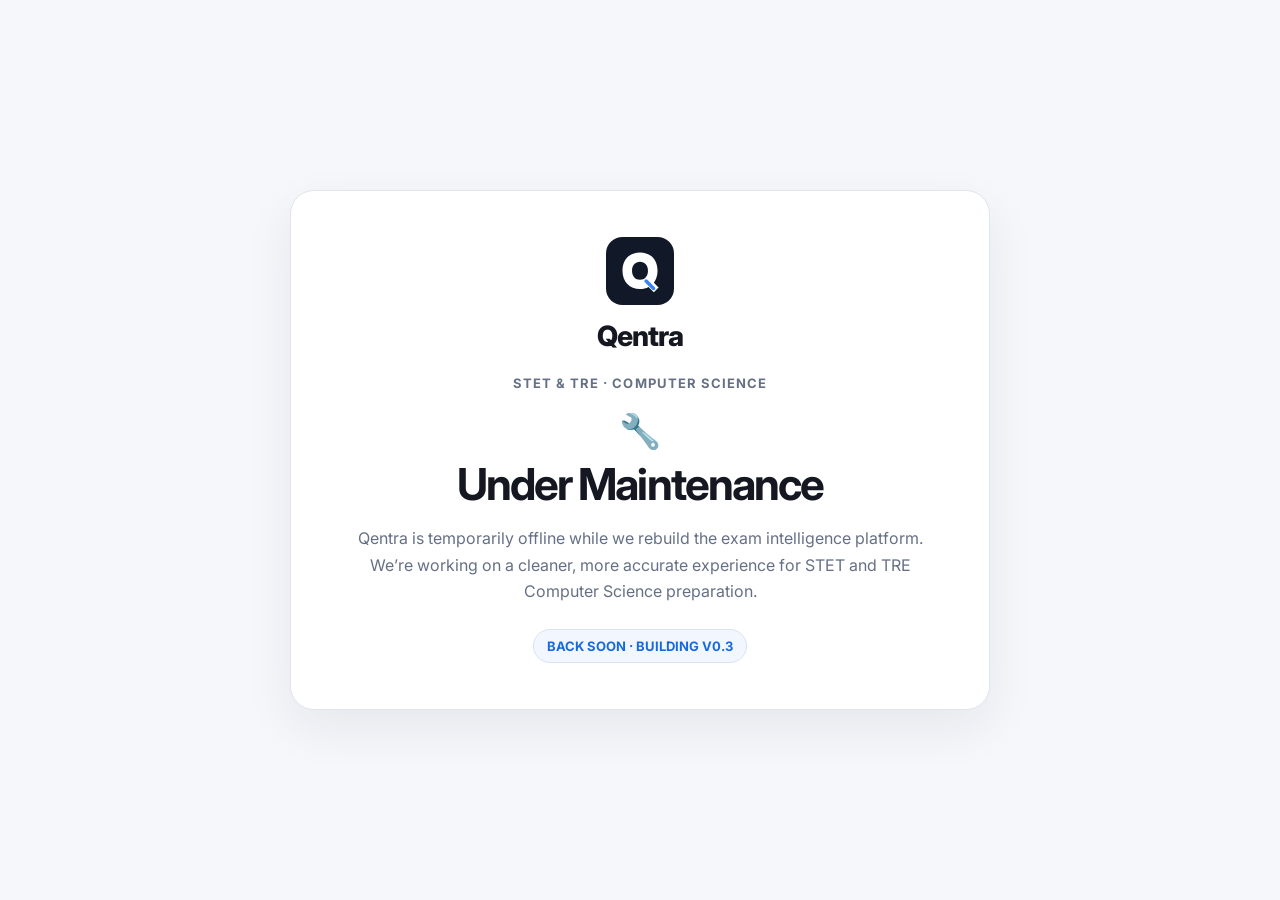
==== index.html @ 510d5916 "style: reduce maintenance page typography" ====
<!doctype html><html lang="en"><head><meta charset="UTF-8"><meta name="viewport" content="width=device-width,initial-scale=1.0"><title>Qentra — Under Maintenance</title><link rel="preconnect" href="https://fonts.googleapis.com"><link rel="preconnect" href="https://fonts.gstatic.com" crossorigin><link href="https://fonts.googleapis.com/css2?family=Inter:wght@400;500;600;700;800&display=swap" rel="stylesheet"><style>*{box-sizing:border-box}body{margin:0;min-height:100vh;display:grid;place-items:center;padding:20px;background:#f6f7fb;color:#151821;font-family:Inter,sans-serif;font-size:16px}.card{width:min(700px,100%);text-align:center;background:#fff;border:1px solid #e1e5ec;border-radius:24px;padding:46px 30px;box-shadow:0 18px 50px rgba(15,23,42,.07)}.logo{width:68px;height:68px;display:block;margin:0 auto 14px}.brand{font-size:28px;font-weight:800;letter-spacing:-.04em;margin-bottom:22px}.eyebrow{font-size:13px;font-weight:700;letter-spacing:.08em;color:#667085}.icon{font-size:34px;margin:19px 0 6px}h1{font-size:clamp(30px,5vw,44px);letter-spacing:-.045em;margin:0 0 14px}p{font-size:16px;margin:0 auto;color:#667085;line-height:1.65;max-width:570px}.status{display:inline-block;margin-top:24px;padding:8px 13px;border:1px solid #dbe3ef;border-radius:999px;color:#1769e0;font-weight:700;font-size:13px;background:#f2f7ff}@media(max-width:600px){.card{padding:38px 20px}.brand{font-size:25px}.eyebrow{font-size:11px}h1{font-size:32px}p{font-size:15px}}@media(prefers-color-scheme:dark){body{background:#0e1117;color:#f3f5f7}.card{background:#151a22;border-color:#252d38;box-shadow:none}.eyebrow,p{color:#a5afbd}.status{background:#17243a;border-color:#2c4e7d;color:#75aefc}}</style></head><body><main class="card"><img class="logo" src="logo.svg" alt="Qentra logo"><div class="brand">Qentra</div><div class="eyebrow">STET & TRE · COMPUTER SCIENCE</div><div class="icon">🔧</div><h1>Under Maintenance</h1><p>Qentra is temporarily offline while we rebuild the exam intelligence platform. We’re working on a cleaner, more accurate experience for STET and TRE Computer Science preparation.</p><div class="status">BACK SOON · BUILDING V0.3</div></main></body></html>
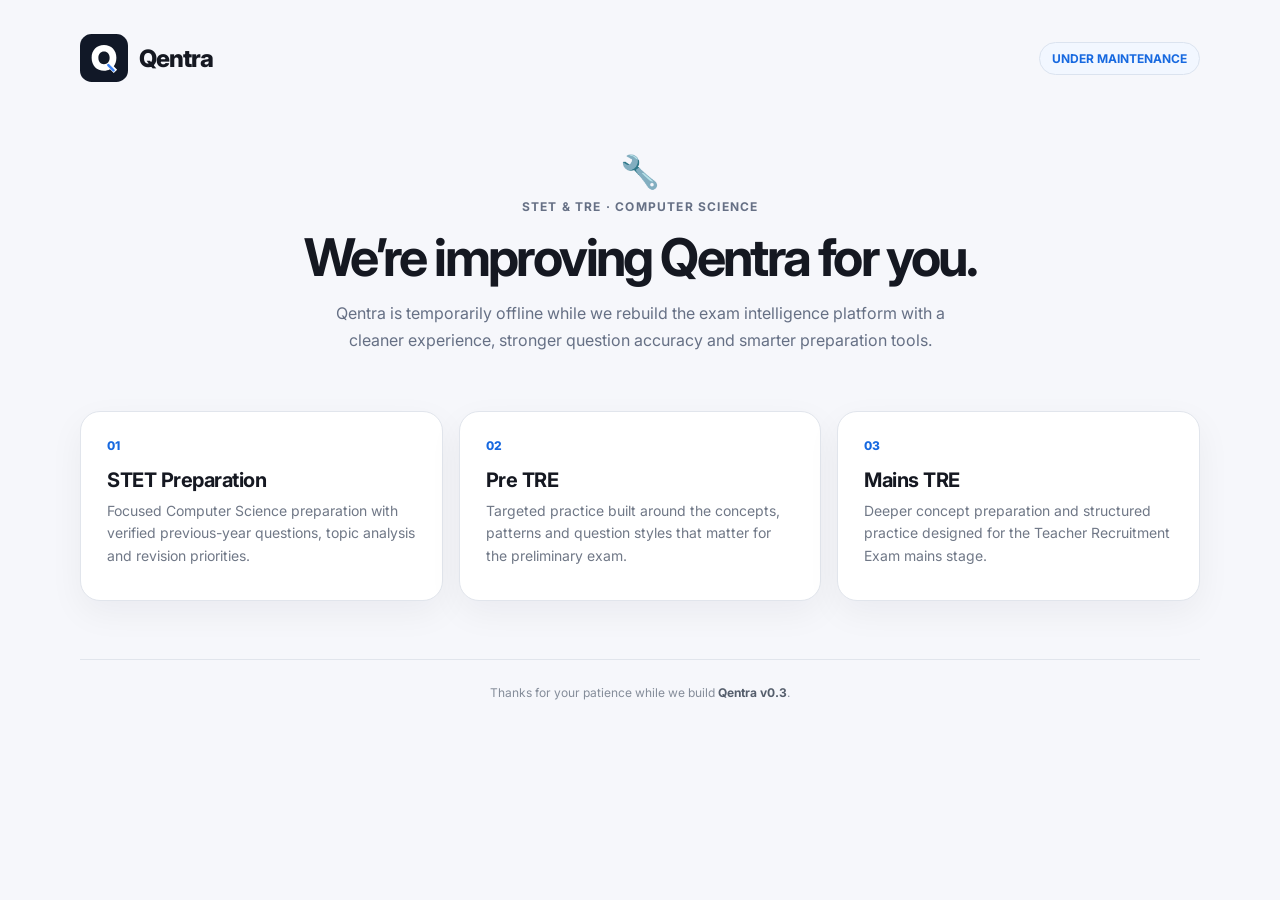
==== commit 3e2353e5: "feat(home): add STET, Pre TRE and Mains TRE sections" ====
--- a/index.html
+++ b/index.html
@@ -1 +1 @@
-<!doctype html><html lang="en"><head><meta charset="UTF-8"><meta name="viewport" content="width=device-width,initial-scale=1.0"><title>Qentra — Under Maintenance</title><link rel="preconnect" href="https://fonts.googleapis.com"><link rel="preconnect" href="https://fonts.gstatic.com" crossorigin><link href="https://fonts.googleapis.com/css2?family=Inter:wght@400;500;600;700;800&display=swap" rel="stylesheet"><style>*{box-sizing:border-box}body{margin:0;min-height:100vh;display:grid;place-items:center;padding:20px;background:#f6f7fb;color:#151821;font-family:Inter,sans-serif;font-size:16px}.card{width:min(700px,100%);text-align:center;background:#fff;border:1px solid #e1e5ec;border-radius:24px;padding:46px 30px;box-shadow:0 18px 50px rgba(15,23,42,.07)}.logo{width:68px;height:68px;display:block;margin:0 auto 14px}.brand{font-size:28px;font-weight:800;letter-spacing:-.04em;margin-bottom:22px}.eyebrow{font-size:13px;font-weight:700;letter-spacing:.08em;color:#667085}.icon{font-size:34px;margin:19px 0 6px}h1{font-size:clamp(30px,5vw,44px);letter-spacing:-.045em;margin:0 0 14px}p{font-size:16px;margin:0 auto;color:#667085;line-height:1.65;max-width:570px}.status{display:inline-block;margin-top:24px;padding:8px 13px;border:1px solid #dbe3ef;border-radius:999px;color:#1769e0;font-weight:700;font-size:13px;background:#f2f7ff}@media(max-width:600px){.card{padding:38px 20px}.brand{font-size:25px}.eyebrow{font-size:11px}h1{font-size:32px}p{font-size:15px}}@media(prefers-color-scheme:dark){body{background:#0e1117;color:#f3f5f7}.card{background:#151a22;border-color:#252d38;box-shadow:none}.eyebrow,p{color:#a5afbd}.status{background:#17243a;border-color:#2c4e7d;color:#75aefc}}</style></head><body><main class="card"><img class="logo" src="logo.svg" alt="Qentra logo"><div class="brand">Qentra</div><div class="eyebrow">STET & TRE · COMPUTER SCIENCE</div><div class="icon">🔧</div><h1>Under Maintenance</h1><p>Qentra is temporarily offline while we rebuild the exam intelligence platform. We’re working on a cleaner, more accurate experience for STET and TRE Computer Science preparation.</p><div class="status">BACK SOON · BUILDING V0.3</div></main></body></html>+<!doctype html><html lang="en"><head><meta charset="UTF-8"><meta name="viewport" content="width=device-width,initial-scale=1.0"><title>Qentra — Under Maintenance</title><link rel="preconnect" href="https://fonts.googleapis.com"><link rel="preconnect" href="https://fonts.gstatic.com" crossorigin><link href="https://fonts.googleapis.com/css2?family=Inter:wght@400;500;600;700;800&display=swap" rel="stylesheet"><style>*{box-sizing:border-box}body{margin:0;min-height:100vh;background:#f6f7fb;color:#151821;font-family:Inter,sans-serif;font-size:16px}.wrap{width:min(1120px,calc(100% - 40px));margin:0 auto;padding:34px 0 56px}.nav{display:flex;align-items:center;justify-content:space-between;margin-bottom:70px}.logo{width:48px;height:48px}.brand{font-size:24px;font-weight:800;letter-spacing:-.04em;display:flex;align-items:center;gap:11px}.status{font-size:12px;font-weight:700;color:#1769e0;background:#f2f7ff;border:1px solid #dbe3ef;border-radius:999px;padding:8px 12px}.hero{text-align:center;padding-bottom:58px}.eyebrow{font-size:12px;font-weight:700;letter-spacing:.1em;color:#667085}.hero h1{font-size:clamp(34px,5vw,52px);line-height:1.08;letter-spacing:-.05em;margin:16px 0 14px}.hero p{font-size:16px;line-height:1.65;color:#667085;max-width:610px;margin:0 auto}.maintenance{font-size:32px;margin:0 0 8px}.cards{display:grid;grid-template-columns:repeat(3,1fr);gap:16px}.card{background:#fff;border:1px solid #e1e5ec;border-radius:20px;padding:26px;min-height:190px;box-shadow:0 12px 35px rgba(15,23,42,.05)}.card .num{font-size:12px;font-weight:800;color:#1769e0}.card h2{font-size:20px;margin:15px 0 8px;letter-spacing:-.025em}.card p{font-size:14px;line-height:1.6;color:#707887;margin:0}.footer{text-align:center;margin-top:58px;padding-top:25px;border-top:1px solid #e1e5ec;color:#858d9a;font-size:12px}.footer strong{color:#555e6c}@media(max-width:720px){.wrap{width:min(100% - 28px,560px);padding-top:22px}.nav{margin-bottom:50px}.brand{font-size:21px}.logo{width:42px;height:42px}.cards{grid-template-columns:1fr}.card{min-height:auto}.hero{padding-bottom:42px}}@media(prefers-color-scheme:dark){body{background:#0e1117;color:#f3f5f7}.status{background:#17243a;border-color:#2c4e7d;color:#75aefc}.card{background:#151a22;border-color:#252d38;box-shadow:none}.hero p,.card p,.footer{color:#a5afbd}.footer{border-color:#252d38}.footer strong{color:#d0d6df}.eyebrow{color:#a5afbd}}</style></head><body><main class="wrap"><nav class="nav"><div class="brand"><img class="logo" src="logo.svg" alt="Qentra logo">Qentra</div><div class="status">UNDER MAINTENANCE</div></nav><section class="hero"><div class="maintenance">🔧</div><div class="eyebrow">STET & TRE · COMPUTER SCIENCE</div><h1>We’re improving Qentra for you.</h1><p>Qentra is temporarily offline while we rebuild the exam intelligence platform with a cleaner experience, stronger question accuracy and smarter preparation tools.</p></section><section class="cards"><article class="card"><div class="num">01</div><h2>STET Preparation</h2><p>Focused Computer Science preparation with verified previous-year questions, topic analysis and revision priorities.</p></article><article class="card"><div class="num">02</div><h2>Pre TRE</h2><p>Targeted practice built around the concepts, patterns and question styles that matter for the preliminary exam.</p></article><article class="card"><div class="num">03</div><h2>Mains TRE</h2><p>Deeper concept preparation and structured practice designed for the Teacher Recruitment Exam mains stage.</p></article></section><footer class="footer">Thanks for your patience while we build <strong>Qentra v0.3</strong>.</footer></main></body></html>
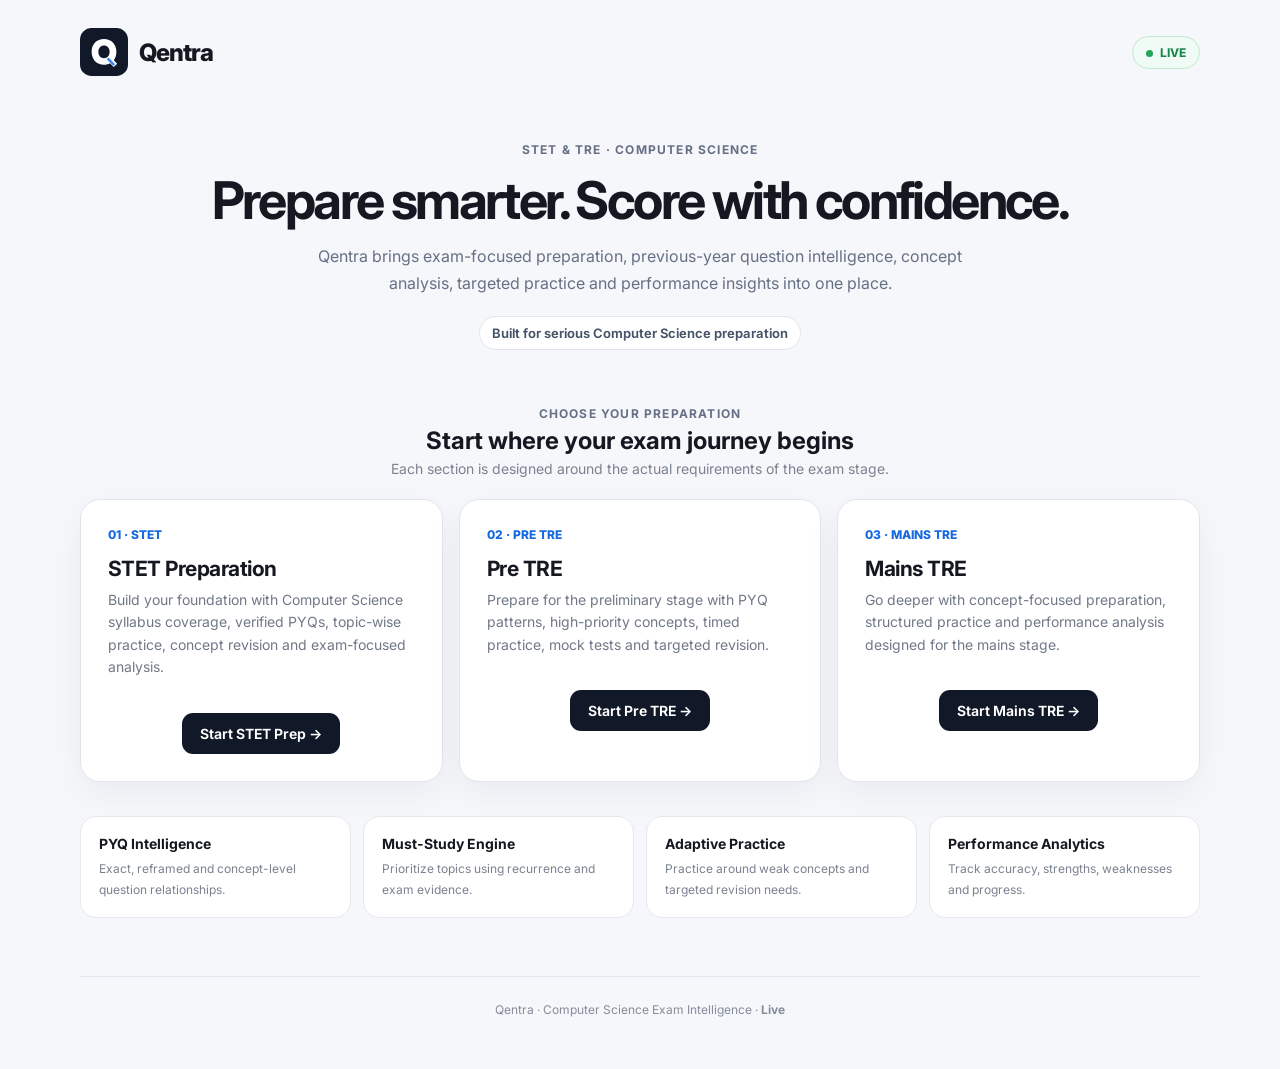
==== commit 0f3771b3: "feat(home): launch live Qentra preparation landing page" ====
--- a/index.html
+++ b/index.html
@@ -1 +1 @@
-<!doctype html><html lang="en"><head><meta charset="UTF-8"><meta name="viewport" content="width=device-width,initial-scale=1.0"><title>Qentra — Under Maintenance</title><link rel="preconnect" href="https://fonts.googleapis.com"><link rel="preconnect" href="https://fonts.gstatic.com" crossorigin><link href="https://fonts.googleapis.com/css2?family=Inter:wght@400;500;600;700;800&display=swap" rel="stylesheet"><style>*{box-sizing:border-box}body{margin:0;min-height:100vh;background:#f6f7fb;color:#151821;font-family:Inter,sans-serif;font-size:16px}.wrap{width:min(1120px,calc(100% - 40px));margin:0 auto;padding:34px 0 56px}.nav{display:flex;align-items:center;justify-content:space-between;margin-bottom:70px}.logo{width:48px;height:48px}.brand{font-size:24px;font-weight:800;letter-spacing:-.04em;display:flex;align-items:center;gap:11px}.status{font-size:12px;font-weight:700;color:#1769e0;background:#f2f7ff;border:1px solid #dbe3ef;border-radius:999px;padding:8px 12px}.hero{text-align:center;padding-bottom:58px}.eyebrow{font-size:12px;font-weight:700;letter-spacing:.1em;color:#667085}.hero h1{font-size:clamp(34px,5vw,52px);line-height:1.08;letter-spacing:-.05em;margin:16px 0 14px}.hero p{font-size:16px;line-height:1.65;color:#667085;max-width:610px;margin:0 auto}.maintenance{font-size:32px;margin:0 0 8px}.cards{display:grid;grid-template-columns:repeat(3,1fr);gap:16px}.card{background:#fff;border:1px solid #e1e5ec;border-radius:20px;padding:26px;min-height:190px;box-shadow:0 12px 35px rgba(15,23,42,.05)}.card .num{font-size:12px;font-weight:800;color:#1769e0}.card h2{font-size:20px;margin:15px 0 8px;letter-spacing:-.025em}.card p{font-size:14px;line-height:1.6;color:#707887;margin:0}.footer{text-align:center;margin-top:58px;padding-top:25px;border-top:1px solid #e1e5ec;color:#858d9a;font-size:12px}.footer strong{color:#555e6c}@media(max-width:720px){.wrap{width:min(100% - 28px,560px);padding-top:22px}.nav{margin-bottom:50px}.brand{font-size:21px}.logo{width:42px;height:42px}.cards{grid-template-columns:1fr}.card{min-height:auto}.hero{padding-bottom:42px}}@media(prefers-color-scheme:dark){body{background:#0e1117;color:#f3f5f7}.status{background:#17243a;border-color:#2c4e7d;color:#75aefc}.card{background:#151a22;border-color:#252d38;box-shadow:none}.hero p,.card p,.footer{color:#a5afbd}.footer{border-color:#252d38}.footer strong{color:#d0d6df}.eyebrow{color:#a5afbd}}</style></head><body><main class="wrap"><nav class="nav"><div class="brand"><img class="logo" src="logo.svg" alt="Qentra logo">Qentra</div><div class="status">UNDER MAINTENANCE</div></nav><section class="hero"><div class="maintenance">🔧</div><div class="eyebrow">STET & TRE · COMPUTER SCIENCE</div><h1>We’re improving Qentra for you.</h1><p>Qentra is temporarily offline while we rebuild the exam intelligence platform with a cleaner experience, stronger question accuracy and smarter preparation tools.</p></section><section class="cards"><article class="card"><div class="num">01</div><h2>STET Preparation</h2><p>Focused Computer Science preparation with verified previous-year questions, topic analysis and revision priorities.</p></article><article class="card"><div class="num">02</div><h2>Pre TRE</h2><p>Targeted practice built around the concepts, patterns and question styles that matter for the preliminary exam.</p></article><article class="card"><div class="num">03</div><h2>Mains TRE</h2><p>Deeper concept preparation and structured practice designed for the Teacher Recruitment Exam mains stage.</p></article></section><footer class="footer">Thanks for your patience while we build <strong>Qentra v0.3</strong>.</footer></main></body></html>+<!doctype html><html lang="en"><head><meta charset="UTF-8"><meta name="viewport" content="width=device-width,initial-scale=1.0"><title>Qentra — Exam Intelligence</title><link rel="preconnect" href="https://fonts.googleapis.com"><link rel="preconnect" href="https://fonts.gstatic.com" crossorigin><link href="https://fonts.googleapis.com/css2?family=Inter:wght@400;500;600;700;800&display=swap" rel="stylesheet"><style>*{box-sizing:border-box}body{margin:0;background:#f6f7fb;color:#151821;font-family:Inter,sans-serif;font-size:16px}.wrap{width:min(1120px,calc(100% - 40px));margin:auto;padding:28px 0 52px}.nav{display:flex;align-items:center;justify-content:space-between;margin-bottom:66px}.brand{font-size:24px;font-weight:800;letter-spacing:-.04em;display:flex;align-items:center;gap:11px}.logo{width:48px;height:48px}.status{font-size:12px;font-weight:750;color:#18864b;background:#effbf4;border:1px solid #bde8cf;border-radius:999px;padding:8px 13px}.status:before{content:'';display:inline-block;width:7px;height:7px;border-radius:50%;background:#22a65a;margin-right:7px}.hero{text-align:center;padding-bottom:56px}.eyebrow{font-size:12px;font-weight:700;letter-spacing:.1em;color:#667085}.hero h1{font-size:clamp(34px,5vw,52px);line-height:1.08;letter-spacing:-.05em;margin:16px 0 14px}.hero p{font-size:16px;line-height:1.65;color:#667085;max-width:650px;margin:auto}.hero .tag{display:inline-block;margin-top:20px;font-size:13px;font-weight:650;color:#475467;background:#fff;border:1px solid #e1e5ec;padding:8px 12px;border-radius:999px}.section-title{text-align:center;margin:0 0 22px}.section-title h2{font-size:24px;margin:5px 0}.section-title p{font-size:14px;color:#7a8290;margin:0}.cards{display:grid;grid-template-columns:repeat(3,1fr);gap:16px}.card{background:#fff;border:1px solid #e1e5ec;border-radius:20px;padding:27px;min-height:245px;box-shadow:0 12px 35px rgba(15,23,42,.05);display:flex;flex-direction:column}.card:hover{transform:translateY(-2px);box-shadow:0 16px 42px rgba(15,23,42,.09)}.card .num{font-size:12px;font-weight:800;color:#1769e0}.card h2{font-size:21px;margin:14px 0 8px;letter-spacing:-.025em}.card p{font-size:14px;line-height:1.6;color:#707887;margin:0}.features{display:grid;grid-template-columns:repeat(4,1fr);gap:12px;margin-top:34px}.feature{background:#fff;border:1px solid #e5e8ed;border-radius:16px;padding:18px}.feature strong{display:block;font-size:14px;margin-bottom:5px}.feature span{font-size:12px;color:#7a8290;line-height:1.5}.cta{margin-top:34px;text-align:center}.btn{display:inline-block;border:0;border-radius:11px;padding:12px 18px;background:#111827;color:#fff;font:650 14px Inter,sans-serif;text-decoration:none;cursor:pointer}.footer{text-align:center;margin-top:58px;padding-top:25px;border-top:1px solid #e1e5ec;color:#858d9a;font-size:12px}@media(max-width:850px){.cards{grid-template-columns:1fr}.features{grid-template-columns:repeat(2,1fr)}}@media(max-width:520px){.wrap{width:min(100% - 28px,560px)}.nav{margin-bottom:48px}.brand{font-size:21px}.logo{width:42px;height:42px}.status{font-size:10px}.features{grid-template-columns:1fr}.hero h1{font-size:34px}}@media(prefers-color-scheme:dark){body{background:#0e1117;color:#f3f5f7}.status{background:#13281d;border-color:#245e3d;color:#6fd49a}.card,.feature{background:#151a22;border-color:#252d38;box-shadow:none}.hero p,.card p,.section-title p,.feature span,.footer{color:#a5afbd}.hero .tag{background:#151a22;border-color:#252d38;color:#c7ced8}.footer{border-color:#252d38}.btn{background:#f5f7fa;color:#10131a}}</style></head><body><main class="wrap"><nav class="nav"><div class="brand"><img class="logo" src="logo.svg" alt="Qentra logo">Qentra</div><div class="status">LIVE</div></nav><section class="hero"><div class="eyebrow">STET & TRE · COMPUTER SCIENCE</div><h1>Prepare smarter. Score with confidence.</h1><p>Qentra brings exam-focused preparation, previous-year question intelligence, concept analysis, targeted practice and performance insights into one place.</p><span class="tag">Built for serious Computer Science preparation</span></section><section><div class="section-title"><div class="eyebrow">CHOOSE YOUR PREPARATION</div><h2>Start where your exam journey begins</h2><p>Each section is designed around the actual requirements of the exam stage.</p></div><div class="cards"><article class="card"><div class="num">01 · STET</div><h2>STET Preparation</h2><p>Build your foundation with Computer Science syllabus coverage, verified PYQs, topic-wise practice, concept revision and exam-focused analysis.</p><div class="cta"><a class="btn" href="#stet">Start STET Prep →</a></div></article><article class="card"><div class="num">02 · PRE TRE</div><h2>Pre TRE</h2><p>Prepare for the preliminary stage with PYQ patterns, high-priority concepts, timed practice, mock tests and targeted revision.</p><div class="cta"><a class="btn" href="#pre-tre">Start Pre TRE →</a></div></article><article class="card"><div class="num">03 · MAINS TRE</div><h2>Mains TRE</h2><p>Go deeper with concept-focused preparation, structured practice and performance analysis designed for the mains stage.</p><div class="cta"><a class="btn" href="#mains-tre">Start Mains TRE →</a></div></article></div></section><section class="features"><div class="feature"><strong>PYQ Intelligence</strong><span>Exact, reframed and concept-level question relationships.</span></div><div class="feature"><strong>Must-Study Engine</strong><span>Prioritize topics using recurrence and exam evidence.</span></div><div class="feature"><strong>Adaptive Practice</strong><span>Practice around weak concepts and targeted revision needs.</span></div><div class="feature"><strong>Performance Analytics</strong><span>Track accuracy, strengths, weaknesses and progress.</span></div></section><footer class="footer">Qentra · Computer Science Exam Intelligence · <strong>Live</strong></footer></main><script>document.querySelectorAll('.btn').forEach(b=>b.addEventListener('click',e=>{e.preventDefault();alert('This preparation workspace is being connected to the Qentra exam engine.')}));</script></body></html>
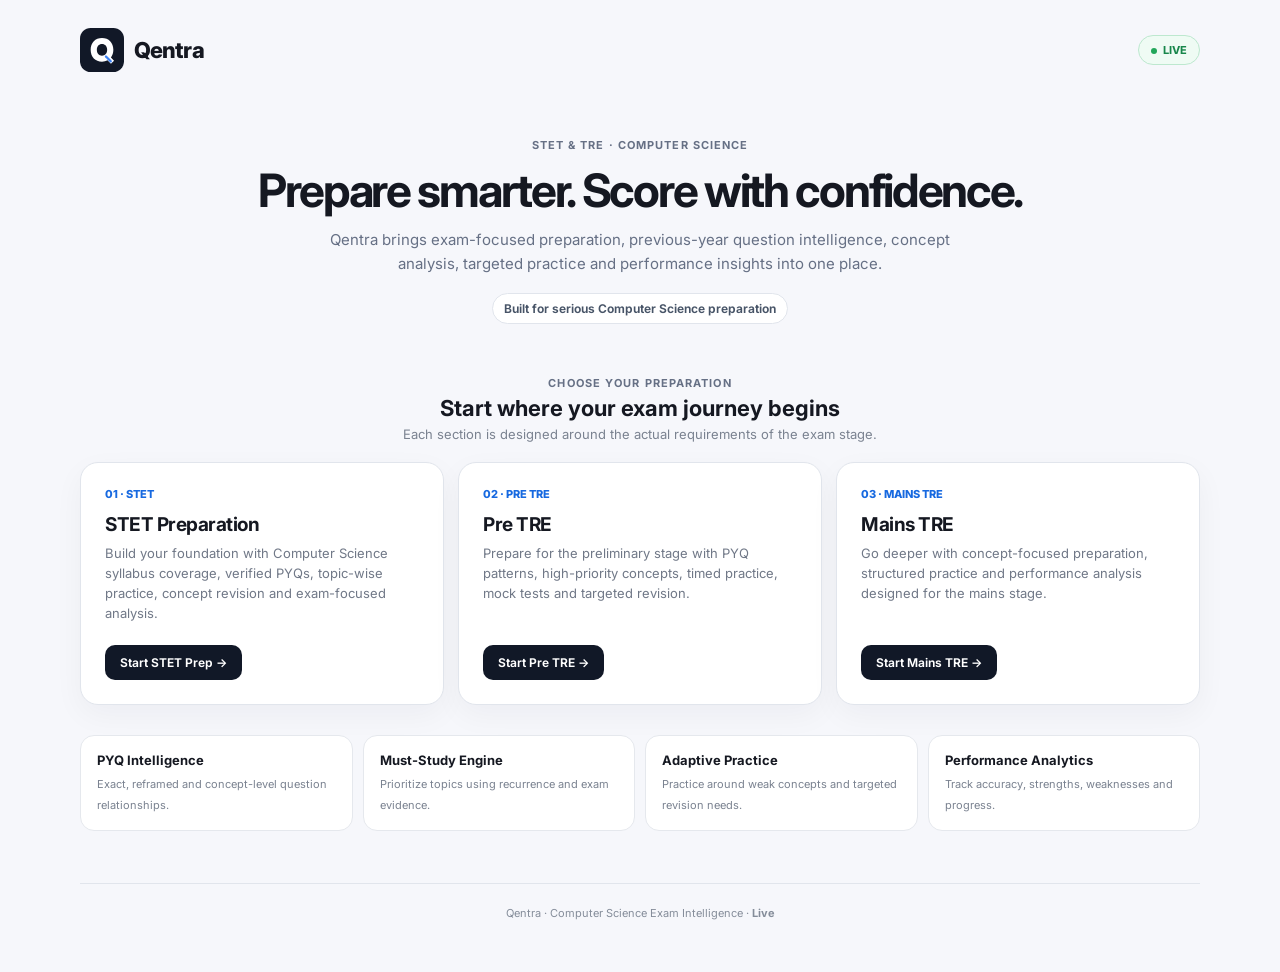
==== commit e3e5d45b: "fix(ui): reduce homepage typography and spacing" ====
--- a/index.html
+++ b/index.html
@@ -1 +1 @@
-<!doctype html><html lang="en"><head><meta charset="UTF-8"><meta name="viewport" content="width=device-width,initial-scale=1.0"><title>Qentra — Exam Intelligence</title><link rel="preconnect" href="https://fonts.googleapis.com"><link rel="preconnect" href="https://fonts.gstatic.com" crossorigin><link href="https://fonts.googleapis.com/css2?family=Inter:wght@400;500;600;700;800&display=swap" rel="stylesheet"><style>*{box-sizing:border-box}body{margin:0;background:#f6f7fb;color:#151821;font-family:Inter,sans-serif;font-size:16px}.wrap{width:min(1120px,calc(100% - 40px));margin:auto;padding:28px 0 52px}.nav{display:flex;align-items:center;justify-content:space-between;margin-bottom:66px}.brand{font-size:24px;font-weight:800;letter-spacing:-.04em;display:flex;align-items:center;gap:11px}.logo{width:48px;height:48px}.status{font-size:12px;font-weight:750;color:#18864b;background:#effbf4;border:1px solid #bde8cf;border-radius:999px;padding:8px 13px}.status:before{content:'';display:inline-block;width:7px;height:7px;border-radius:50%;background:#22a65a;margin-right:7px}.hero{text-align:center;padding-bottom:56px}.eyebrow{font-size:12px;font-weight:700;letter-spacing:.1em;color:#667085}.hero h1{font-size:clamp(34px,5vw,52px);line-height:1.08;letter-spacing:-.05em;margin:16px 0 14px}.hero p{font-size:16px;line-height:1.65;color:#667085;max-width:650px;margin:auto}.hero .tag{display:inline-block;margin-top:20px;font-size:13px;font-weight:650;color:#475467;background:#fff;border:1px solid #e1e5ec;padding:8px 12px;border-radius:999px}.section-title{text-align:center;margin:0 0 22px}.section-title h2{font-size:24px;margin:5px 0}.section-title p{font-size:14px;color:#7a8290;margin:0}.cards{display:grid;grid-template-columns:repeat(3,1fr);gap:16px}.card{background:#fff;border:1px solid #e1e5ec;border-radius:20px;padding:27px;min-height:245px;box-shadow:0 12px 35px rgba(15,23,42,.05);display:flex;flex-direction:column}.card:hover{transform:translateY(-2px);box-shadow:0 16px 42px rgba(15,23,42,.09)}.card .num{font-size:12px;font-weight:800;color:#1769e0}.card h2{font-size:21px;margin:14px 0 8px;letter-spacing:-.025em}.card p{font-size:14px;line-height:1.6;color:#707887;margin:0}.features{display:grid;grid-template-columns:repeat(4,1fr);gap:12px;margin-top:34px}.feature{background:#fff;border:1px solid #e5e8ed;border-radius:16px;padding:18px}.feature strong{display:block;font-size:14px;margin-bottom:5px}.feature span{font-size:12px;color:#7a8290;line-height:1.5}.cta{margin-top:34px;text-align:center}.btn{display:inline-block;border:0;border-radius:11px;padding:12px 18px;background:#111827;color:#fff;font:650 14px Inter,sans-serif;text-decoration:none;cursor:pointer}.footer{text-align:center;margin-top:58px;padding-top:25px;border-top:1px solid #e1e5ec;color:#858d9a;font-size:12px}@media(max-width:850px){.cards{grid-template-columns:1fr}.features{grid-template-columns:repeat(2,1fr)}}@media(max-width:520px){.wrap{width:min(100% - 28px,560px)}.nav{margin-bottom:48px}.brand{font-size:21px}.logo{width:42px;height:42px}.status{font-size:10px}.features{grid-template-columns:1fr}.hero h1{font-size:34px}}@media(prefers-color-scheme:dark){body{background:#0e1117;color:#f3f5f7}.status{background:#13281d;border-color:#245e3d;color:#6fd49a}.card,.feature{background:#151a22;border-color:#252d38;box-shadow:none}.hero p,.card p,.section-title p,.feature span,.footer{color:#a5afbd}.hero .tag{background:#151a22;border-color:#252d38;color:#c7ced8}.footer{border-color:#252d38}.btn{background:#f5f7fa;color:#10131a}}</style></head><body><main class="wrap"><nav class="nav"><div class="brand"><img class="logo" src="logo.svg" alt="Qentra logo">Qentra</div><div class="status">LIVE</div></nav><section class="hero"><div class="eyebrow">STET & TRE · COMPUTER SCIENCE</div><h1>Prepare smarter. Score with confidence.</h1><p>Qentra brings exam-focused preparation, previous-year question intelligence, concept analysis, targeted practice and performance insights into one place.</p><span class="tag">Built for serious Computer Science preparation</span></section><section><div class="section-title"><div class="eyebrow">CHOOSE YOUR PREPARATION</div><h2>Start where your exam journey begins</h2><p>Each section is designed around the actual requirements of the exam stage.</p></div><div class="cards"><article class="card"><div class="num">01 · STET</div><h2>STET Preparation</h2><p>Build your foundation with Computer Science syllabus coverage, verified PYQs, topic-wise practice, concept revision and exam-focused analysis.</p><div class="cta"><a class="btn" href="#stet">Start STET Prep →</a></div></article><article class="card"><div class="num">02 · PRE TRE</div><h2>Pre TRE</h2><p>Prepare for the preliminary stage with PYQ patterns, high-priority concepts, timed practice, mock tests and targeted revision.</p><div class="cta"><a class="btn" href="#pre-tre">Start Pre TRE →</a></div></article><article class="card"><div class="num">03 · MAINS TRE</div><h2>Mains TRE</h2><p>Go deeper with concept-focused preparation, structured practice and performance analysis designed for the mains stage.</p><div class="cta"><a class="btn" href="#mains-tre">Start Mains TRE →</a></div></article></div></section><section class="features"><div class="feature"><strong>PYQ Intelligence</strong><span>Exact, reframed and concept-level question relationships.</span></div><div class="feature"><strong>Must-Study Engine</strong><span>Prioritize topics using recurrence and exam evidence.</span></div><div class="feature"><strong>Adaptive Practice</strong><span>Practice around weak concepts and targeted revision needs.</span></div><div class="feature"><strong>Performance Analytics</strong><span>Track accuracy, strengths, weaknesses and progress.</span></div></section><footer class="footer">Qentra · Computer Science Exam Intelligence · <strong>Live</strong></footer></main><script>document.querySelectorAll('.btn').forEach(b=>b.addEventListener('click',e=>{e.preventDefault();alert('This preparation workspace is being connected to the Qentra exam engine.')}));</script></body></html>+<!doctype html><html lang="en"><head><meta charset="UTF-8"><meta name="viewport" content="width=device-width,initial-scale=1.0"><title>Qentra — Exam Intelligence</title><link rel="preconnect" href="https://fonts.googleapis.com"><link rel="preconnect" href="https://fonts.gstatic.com" crossorigin><link href="https://fonts.googleapis.com/css2?family=Inter:wght@400;500;600;700;800&display=swap" rel="stylesheet"><style>*{box-sizing:border-box}body{margin:0;background:#f6f7fb;color:#151821;font-family:Inter,sans-serif;font-size:16px}.wrap{width:min(1120px,calc(100% - 40px));margin:auto;padding:28px 0 52px}.nav{display:flex;align-items:center;justify-content:space-between;margin-bottom:66px}.brand{font-size:22px;font-weight:800;letter-spacing:-.04em;display:flex;align-items:center;gap:10px}.logo{width:44px;height:44px}.status{font-size:11px;font-weight:750;color:#18864b;background:#effbf4;border:1px solid #bde8cf;border-radius:999px;padding:7px 12px}.status:before{content:'';display:inline-block;width:6px;height:6px;border-radius:50%;background:#22a65a;margin-right:6px}.hero{text-align:center;padding-bottom:52px}.eyebrow{font-size:11px;font-weight:700;letter-spacing:.1em;color:#667085}.hero h1{font-size:clamp(30px,4.5vw,46px);line-height:1.08;letter-spacing:-.05em;margin:14px 0 12px}.hero p{font-size:15px;line-height:1.6;color:#667085;max-width:620px;margin:auto}.hero .tag{display:inline-block;margin-top:17px;font-size:12px;font-weight:650;color:#475467;background:#fff;border:1px solid #e1e5ec;padding:7px 11px;border-radius:999px}.section-title{text-align:center;margin:0 0 20px}.section-title h2{font-size:22px;margin:5px 0}.section-title p{font-size:13px;color:#7a8290;margin:0}.cards{display:grid;grid-template-columns:repeat(3,1fr);gap:14px}.card{background:#fff;border:1px solid #e1e5ec;border-radius:18px;padding:24px;min-height:225px;box-shadow:0 10px 30px rgba(15,23,42,.045);display:flex;flex-direction:column;transition:.18s}.card:hover{transform:translateY(-2px);box-shadow:0 14px 36px rgba(15,23,42,.08)}.card .num{font-size:11px;font-weight:800;color:#1769e0}.card h2{font-size:19px;margin:12px 0 7px;letter-spacing:-.025em}.card p{font-size:13px;line-height:1.55;color:#707887;margin:0}.features{display:grid;grid-template-columns:repeat(4,1fr);gap:10px;margin-top:30px}.feature{background:#fff;border:1px solid #e5e8ed;border-radius:14px;padding:16px}.feature strong{display:block;font-size:13px;margin-bottom:4px}.feature span{font-size:11px;color:#7a8290;line-height:1.45}.cta{margin-top:auto;padding-top:22px}.btn{display:inline-block;border:0;border-radius:10px;padding:10px 15px;background:#111827;color:#fff;font:650 12px Inter,sans-serif;text-decoration:none;cursor:pointer}.footer{text-align:center;margin-top:52px;padding-top:22px;border-top:1px solid #e1e5ec;color:#858d9a;font-size:11px}@media(max-width:850px){.cards{grid-template-columns:1fr}.features{grid-template-columns:repeat(2,1fr)}}@media(max-width:520px){.wrap{width:min(100% - 28px,560px)}.nav{margin-bottom:44px}.brand{font-size:20px}.logo{width:40px;height:40px}.features{grid-template-columns:1fr}.hero h1{font-size:32px}}@media(prefers-color-scheme:dark){body{background:#0e1117;color:#f3f5f7}.status{background:#13281d;border-color:#245e3d;color:#6fd49a}.card,.feature{background:#151a22;border-color:#252d38;box-shadow:none}.hero p,.card p,.section-title p,.feature span,.footer{color:#a5afbd}.hero .tag{background:#151a22;border-color:#252d38;color:#c7ced8}.footer{border-color:#252d38}.btn{background:#f5f7fa;color:#10131a}}</style></head><body><main class="wrap"><nav class="nav"><div class="brand"><img class="logo" src="logo.svg" alt="Qentra logo">Qentra</div><div class="status">LIVE</div></nav><section class="hero"><div class="eyebrow">STET & TRE · COMPUTER SCIENCE</div><h1>Prepare smarter. Score with confidence.</h1><p>Qentra brings exam-focused preparation, previous-year question intelligence, concept analysis, targeted practice and performance insights into one place.</p><span class="tag">Built for serious Computer Science preparation</span></section><section><div class="section-title"><div class="eyebrow">CHOOSE YOUR PREPARATION</div><h2>Start where your exam journey begins</h2><p>Each section is designed around the actual requirements of the exam stage.</p></div><div class="cards"><article class="card"><div class="num">01 · STET</div><h2>STET Preparation</h2><p>Build your foundation with Computer Science syllabus coverage, verified PYQs, topic-wise practice, concept revision and exam-focused analysis.</p><div class="cta"><a class="btn" href="#stet">Start STET Prep →</a></div></article><article class="card"><div class="num">02 · PRE TRE</div><h2>Pre TRE</h2><p>Prepare for the preliminary stage with PYQ patterns, high-priority concepts, timed practice, mock tests and targeted revision.</p><div class="cta"><a class="btn" href="#pre-tre">Start Pre TRE →</a></div></article><article class="card"><div class="num">03 · MAINS TRE</div><h2>Mains TRE</h2><p>Go deeper with concept-focused preparation, structured practice and performance analysis designed for the mains stage.</p><div class="cta"><a class="btn" href="#mains-tre">Start Mains TRE →</a></div></article></div></section><section class="features"><div class="feature"><strong>PYQ Intelligence</strong><span>Exact, reframed and concept-level question relationships.</span></div><div class="feature"><strong>Must-Study Engine</strong><span>Prioritize topics using recurrence and exam evidence.</span></div><div class="feature"><strong>Adaptive Practice</strong><span>Practice around weak concepts and targeted revision needs.</span></div><div class="feature"><strong>Performance Analytics</strong><span>Track accuracy, strengths, weaknesses and progress.</span></div></section><footer class="footer">Qentra · Computer Science Exam Intelligence · <strong>Live</strong></footer></main><script>document.querySelectorAll('.btn').forEach(b=>b.addEventListener('click',e=>{e.preventDefault();alert('This preparation workspace is being connected to the Qentra exam engine.')}));</script></body></html>
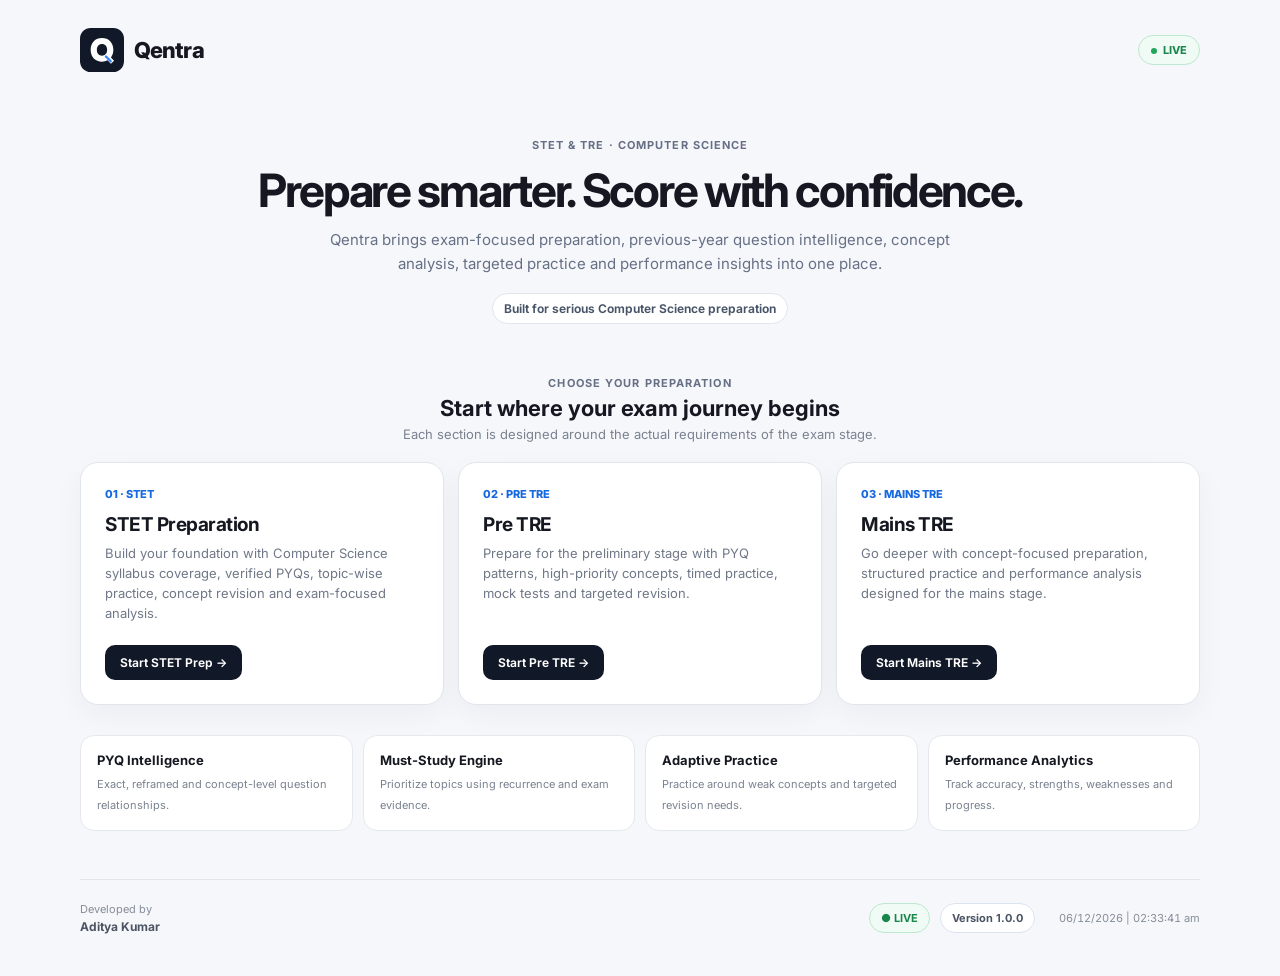
==== commit 9602436b: "feat(footer): add developer, version and live date-time" ====
--- a/index.html
+++ b/index.html
@@ -1 +1 @@
-<!doctype html><html lang="en"><head><meta charset="UTF-8"><meta name="viewport" content="width=device-width,initial-scale=1.0"><title>Qentra — Exam Intelligence</title><link rel="preconnect" href="https://fonts.googleapis.com"><link rel="preconnect" href="https://fonts.gstatic.com" crossorigin><link href="https://fonts.googleapis.com/css2?family=Inter:wght@400;500;600;700;800&display=swap" rel="stylesheet"><style>*{box-sizing:border-box}body{margin:0;background:#f6f7fb;color:#151821;font-family:Inter,sans-serif;font-size:16px}.wrap{width:min(1120px,calc(100% - 40px));margin:auto;padding:28px 0 52px}.nav{display:flex;align-items:center;justify-content:space-between;margin-bottom:66px}.brand{font-size:22px;font-weight:800;letter-spacing:-.04em;display:flex;align-items:center;gap:10px}.logo{width:44px;height:44px}.status{font-size:11px;font-weight:750;color:#18864b;background:#effbf4;border:1px solid #bde8cf;border-radius:999px;padding:7px 12px}.status:before{content:'';display:inline-block;width:6px;height:6px;border-radius:50%;background:#22a65a;margin-right:6px}.hero{text-align:center;padding-bottom:52px}.eyebrow{font-size:11px;font-weight:700;letter-spacing:.1em;color:#667085}.hero h1{font-size:clamp(30px,4.5vw,46px);line-height:1.08;letter-spacing:-.05em;margin:14px 0 12px}.hero p{font-size:15px;line-height:1.6;color:#667085;max-width:620px;margin:auto}.hero .tag{display:inline-block;margin-top:17px;font-size:12px;font-weight:650;color:#475467;background:#fff;border:1px solid #e1e5ec;padding:7px 11px;border-radius:999px}.section-title{text-align:center;margin:0 0 20px}.section-title h2{font-size:22px;margin:5px 0}.section-title p{font-size:13px;color:#7a8290;margin:0}.cards{display:grid;grid-template-columns:repeat(3,1fr);gap:14px}.card{background:#fff;border:1px solid #e1e5ec;border-radius:18px;padding:24px;min-height:225px;box-shadow:0 10px 30px rgba(15,23,42,.045);display:flex;flex-direction:column;transition:.18s}.card:hover{transform:translateY(-2px);box-shadow:0 14px 36px rgba(15,23,42,.08)}.card .num{font-size:11px;font-weight:800;color:#1769e0}.card h2{font-size:19px;margin:12px 0 7px;letter-spacing:-.025em}.card p{font-size:13px;line-height:1.55;color:#707887;margin:0}.features{display:grid;grid-template-columns:repeat(4,1fr);gap:10px;margin-top:30px}.feature{background:#fff;border:1px solid #e5e8ed;border-radius:14px;padding:16px}.feature strong{display:block;font-size:13px;margin-bottom:4px}.feature span{font-size:11px;color:#7a8290;line-height:1.45}.cta{margin-top:auto;padding-top:22px}.btn{display:inline-block;border:0;border-radius:10px;padding:10px 15px;background:#111827;color:#fff;font:650 12px Inter,sans-serif;text-decoration:none;cursor:pointer}.footer{text-align:center;margin-top:52px;padding-top:22px;border-top:1px solid #e1e5ec;color:#858d9a;font-size:11px}@media(max-width:850px){.cards{grid-template-columns:1fr}.features{grid-template-columns:repeat(2,1fr)}}@media(max-width:520px){.wrap{width:min(100% - 28px,560px)}.nav{margin-bottom:44px}.brand{font-size:20px}.logo{width:40px;height:40px}.features{grid-template-columns:1fr}.hero h1{font-size:32px}}@media(prefers-color-scheme:dark){body{background:#0e1117;color:#f3f5f7}.status{background:#13281d;border-color:#245e3d;color:#6fd49a}.card,.feature{background:#151a22;border-color:#252d38;box-shadow:none}.hero p,.card p,.section-title p,.feature span,.footer{color:#a5afbd}.hero .tag{background:#151a22;border-color:#252d38;color:#c7ced8}.footer{border-color:#252d38}.btn{background:#f5f7fa;color:#10131a}}</style></head><body><main class="wrap"><nav class="nav"><div class="brand"><img class="logo" src="logo.svg" alt="Qentra logo">Qentra</div><div class="status">LIVE</div></nav><section class="hero"><div class="eyebrow">STET & TRE · COMPUTER SCIENCE</div><h1>Prepare smarter. Score with confidence.</h1><p>Qentra brings exam-focused preparation, previous-year question intelligence, concept analysis, targeted practice and performance insights into one place.</p><span class="tag">Built for serious Computer Science preparation</span></section><section><div class="section-title"><div class="eyebrow">CHOOSE YOUR PREPARATION</div><h2>Start where your exam journey begins</h2><p>Each section is designed around the actual requirements of the exam stage.</p></div><div class="cards"><article class="card"><div class="num">01 · STET</div><h2>STET Preparation</h2><p>Build your foundation with Computer Science syllabus coverage, verified PYQs, topic-wise practice, concept revision and exam-focused analysis.</p><div class="cta"><a class="btn" href="#stet">Start STET Prep →</a></div></article><article class="card"><div class="num">02 · PRE TRE</div><h2>Pre TRE</h2><p>Prepare for the preliminary stage with PYQ patterns, high-priority concepts, timed practice, mock tests and targeted revision.</p><div class="cta"><a class="btn" href="#pre-tre">Start Pre TRE →</a></div></article><article class="card"><div class="num">03 · MAINS TRE</div><h2>Mains TRE</h2><p>Go deeper with concept-focused preparation, structured practice and performance analysis designed for the mains stage.</p><div class="cta"><a class="btn" href="#mains-tre">Start Mains TRE →</a></div></article></div></section><section class="features"><div class="feature"><strong>PYQ Intelligence</strong><span>Exact, reframed and concept-level question relationships.</span></div><div class="feature"><strong>Must-Study Engine</strong><span>Prioritize topics using recurrence and exam evidence.</span></div><div class="feature"><strong>Adaptive Practice</strong><span>Practice around weak concepts and targeted revision needs.</span></div><div class="feature"><strong>Performance Analytics</strong><span>Track accuracy, strengths, weaknesses and progress.</span></div></section><footer class="footer">Qentra · Computer Science Exam Intelligence · <strong>Live</strong></footer></main><script>document.querySelectorAll('.btn').forEach(b=>b.addEventListener('click',e=>{e.preventDefault();alert('This preparation workspace is being connected to the Qentra exam engine.')}));</script></body></html>+<!doctype html><html lang="en"><head><meta charset="UTF-8"><meta name="viewport" content="width=device-width,initial-scale=1.0"><title>Qentra — Exam Intelligence</title><link rel="preconnect" href="https://fonts.googleapis.com"><link rel="preconnect" href="https://fonts.gstatic.com" crossorigin><link href="https://fonts.googleapis.com/css2?family=Inter:wght@400;500;600;700;800&display=swap" rel="stylesheet"><style>*{box-sizing:border-box}body{margin:0;background:#f6f7fb;color:#151821;font-family:Inter,sans-serif;font-size:16px}.wrap{width:min(1120px,calc(100% - 40px));margin:auto;padding:28px 0 42px}.nav{display:flex;align-items:center;justify-content:space-between;margin-bottom:66px}.brand{font-size:22px;font-weight:800;letter-spacing:-.04em;display:flex;align-items:center;gap:10px}.logo{width:44px;height:44px}.status{font-size:11px;font-weight:750;color:#18864b;background:#effbf4;border:1px solid #bde8cf;border-radius:999px;padding:7px 12px}.status:before{content:'';display:inline-block;width:6px;height:6px;border-radius:50%;background:#22a65a;margin-right:6px}.hero{text-align:center;padding-bottom:52px}.eyebrow{font-size:11px;font-weight:700;letter-spacing:.1em;color:#667085}.hero h1{font-size:clamp(30px,4.5vw,46px);line-height:1.08;letter-spacing:-.05em;margin:14px 0 12px}.hero p{font-size:15px;line-height:1.6;color:#667085;max-width:620px;margin:auto}.hero .tag{display:inline-block;margin-top:17px;font-size:12px;font-weight:650;color:#475467;background:#fff;border:1px solid #e1e5ec;padding:7px 11px;border-radius:999px}.section-title{text-align:center;margin:0 0 20px}.section-title h2{font-size:22px;margin:5px 0}.section-title p{font-size:13px;color:#7a8290;margin:0}.cards{display:grid;grid-template-columns:repeat(3,1fr);gap:14px}.card{background:#fff;border:1px solid #e1e5ec;border-radius:18px;padding:24px;min-height:225px;box-shadow:0 10px 30px rgba(15,23,42,.045);display:flex;flex-direction:column;transition:.18s}.card:hover{transform:translateY(-2px);box-shadow:0 14px 36px rgba(15,23,42,.08)}.card .num{font-size:11px;font-weight:800;color:#1769e0}.card h2{font-size:19px;margin:12px 0 7px;letter-spacing:-.025em}.card p{font-size:13px;line-height:1.55;color:#707887;margin:0}.features{display:grid;grid-template-columns:repeat(4,1fr);gap:10px;margin-top:30px}.feature{background:#fff;border:1px solid #e5e8ed;border-radius:14px;padding:16px}.feature strong{display:block;font-size:13px;margin-bottom:4px}.feature span{font-size:11px;color:#7a8290;line-height:1.45}.cta{margin-top:auto;padding-top:22px}.btn{display:inline-block;border:0;border-radius:10px;padding:10px 15px;background:#111827;color:#fff;font:650 12px Inter,sans-serif;text-decoration:none;cursor:pointer}.footer{margin-top:48px;padding-top:22px;border-top:1px solid #e1e5ec;display:grid;grid-template-columns:1fr auto auto;align-items:center;gap:24px;color:#858d9a;font-size:11px}.developer strong{display:block;color:#4b5563;font-size:12px;margin-top:3px}.meta{display:flex;gap:10px;align-items:center}.meta-pill{border:1px solid #dbe3ef;background:#fff;border-radius:999px;padding:7px 11px;font-size:11px;font-weight:700;color:#4b5563}.live-pill{color:#18864b;border-color:#bde8cf;background:#effbf4}.time{font-variant-numeric:tabular-nums;white-space:nowrap}@media(max-width:850px){.cards{grid-template-columns:1fr}.features{grid-template-columns:repeat(2,1fr)}.footer{grid-template-columns:1fr;gap:12px;text-align:center}.meta{justify-content:center}}@media(max-width:520px){.wrap{width:min(100% - 28px,560px)}.nav{margin-bottom:44px}.brand{font-size:20px}.logo{width:40px;height:40px}.features{grid-template-columns:1fr}.hero h1{font-size:32px}.meta{flex-wrap:wrap}}@media(prefers-color-scheme:dark){body{background:#0e1117;color:#f3f5f7}.status,.live-pill{background:#13281d;border-color:#245e3d;color:#6fd49a}.card,.feature,.meta-pill{background:#151a22;border-color:#252d38;box-shadow:none}.hero p,.card p,.section-title p,.feature span,.footer{color:#a5afbd}.hero .tag{background:#151a22;border-color:#252d38;color:#c7ced8}.footer{border-color:#252d38}.developer strong,.meta-pill{color:#d0d6df}.btn{background:#f5f7fa;color:#10131a}}</style></head><body><main class="wrap"><nav class="nav"><div class="brand"><img class="logo" src="logo.svg" alt="Qentra logo">Qentra</div><div class="status">LIVE</div></nav><section class="hero"><div class="eyebrow">STET & TRE · COMPUTER SCIENCE</div><h1>Prepare smarter. Score with confidence.</h1><p>Qentra brings exam-focused preparation, previous-year question intelligence, concept analysis, targeted practice and performance insights into one place.</p><span class="tag">Built for serious Computer Science preparation</span></section><section><div class="section-title"><div class="eyebrow">CHOOSE YOUR PREPARATION</div><h2>Start where your exam journey begins</h2><p>Each section is designed around the actual requirements of the exam stage.</p></div><div class="cards"><article class="card"><div class="num">01 · STET</div><h2>STET Preparation</h2><p>Build your foundation with Computer Science syllabus coverage, verified PYQs, topic-wise practice, concept revision and exam-focused analysis.</p><div class="cta"><a class="btn" href="#stet">Start STET Prep →</a></div></article><article class="card"><div class="num">02 · PRE TRE</div><h2>Pre TRE</h2><p>Prepare for the preliminary stage with PYQ patterns, high-priority concepts, timed practice, mock tests and targeted revision.</p><div class="cta"><a class="btn" href="#pre-tre">Start Pre TRE →</a></div></article><article class="card"><div class="num">03 · MAINS TRE</div><h2>Mains TRE</h2><p>Go deeper with concept-focused preparation, structured practice and performance analysis designed for the mains stage.</p><div class="cta"><a class="btn" href="#mains-tre">Start Mains TRE →</a></div></article></div></section><section class="features"><div class="feature"><strong>PYQ Intelligence</strong><span>Exact, reframed and concept-level question relationships.</span></div><div class="feature"><strong>Must-Study Engine</strong><span>Prioritize topics using recurrence and exam evidence.</span></div><div class="feature"><strong>Adaptive Practice</strong><span>Practice around weak concepts and targeted revision needs.</span></div><div class="feature"><strong>Performance Analytics</strong><span>Track accuracy, strengths, weaknesses and progress.</span></div></section><footer class="footer"><div class="developer">Developed by<strong>Aditya Kumar</strong></div><div class="meta"><span class="meta-pill live-pill">● LIVE</span><span class="meta-pill">Version 1.0.0</span></div><div class="time" id="currentTime">Loading time…</div></footer></main><script>function updateTime(){const n=new Date(),date=n.toLocaleDateString('en-IN',{day:'2-digit',month:'2-digit',year:'numeric'}),time=n.toLocaleTimeString('en-IN',{hour:'2-digit',minute:'2-digit',second:'2-digit',hour12:true});document.getElementById('currentTime').textContent=date+'  |  '+time}updateTime();setInterval(updateTime,1000);document.querySelectorAll('.btn').forEach(b=>b.addEventListener('click',e=>{e.preventDefault();alert('This preparation workspace is being connected to the Qentra exam engine.')}));</script></body></html>
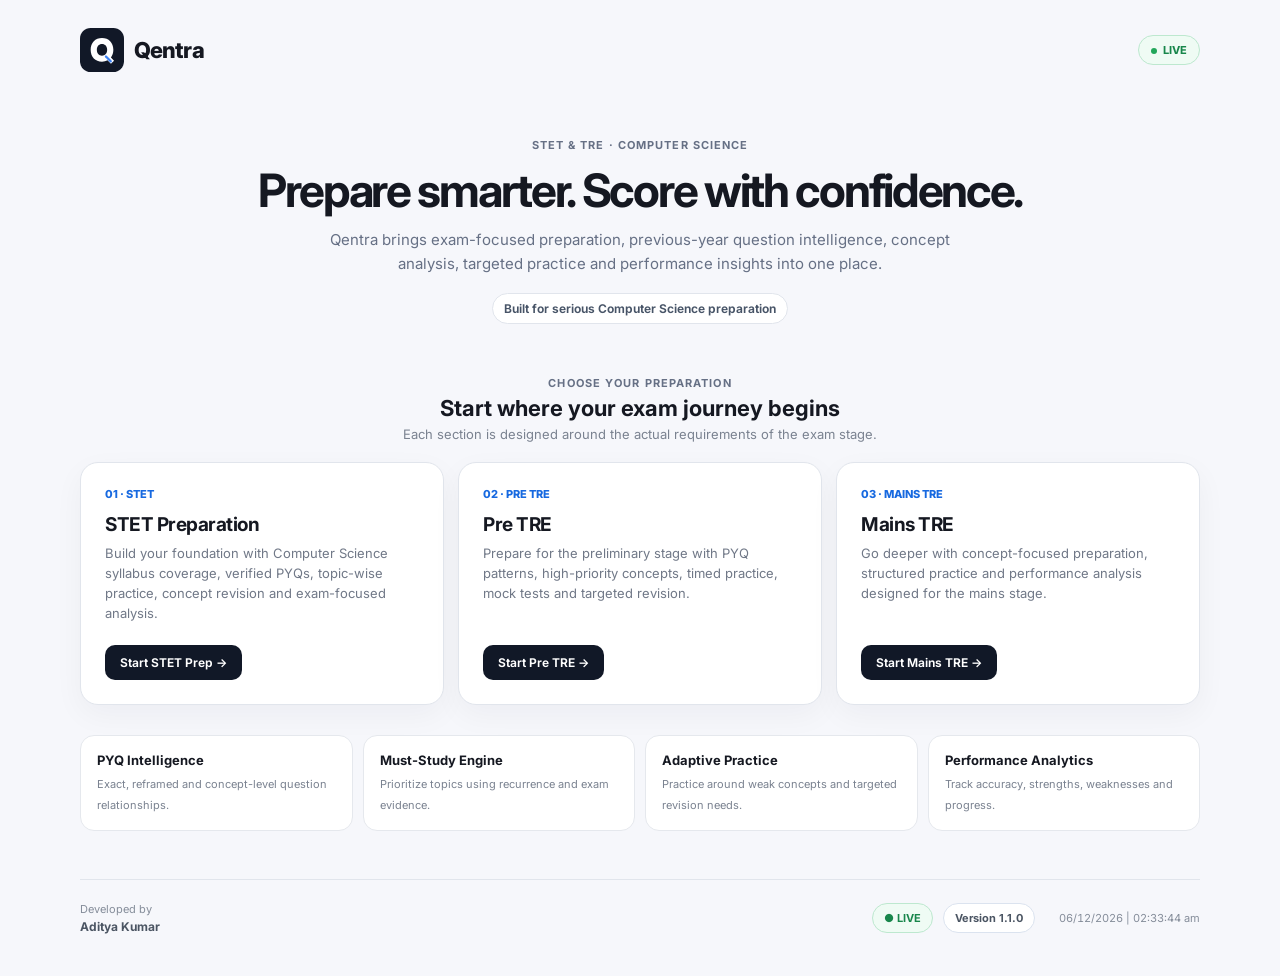
==== commit e1d1303a: "feat(stet): enable STET preparation entry point" ====
--- a/index.html
+++ b/index.html
@@ -1 +1 @@
-<!doctype html><html lang="en"><head><meta charset="UTF-8"><meta name="viewport" content="width=device-width,initial-scale=1.0"><title>Qentra — Exam Intelligence</title><link rel="preconnect" href="https://fonts.googleapis.com"><link rel="preconnect" href="https://fonts.gstatic.com" crossorigin><link href="https://fonts.googleapis.com/css2?family=Inter:wght@400;500;600;700;800&display=swap" rel="stylesheet"><style>*{box-sizing:border-box}body{margin:0;background:#f6f7fb;color:#151821;font-family:Inter,sans-serif;font-size:16px}.wrap{width:min(1120px,calc(100% - 40px));margin:auto;padding:28px 0 42px}.nav{display:flex;align-items:center;justify-content:space-between;margin-bottom:66px}.brand{font-size:22px;font-weight:800;letter-spacing:-.04em;display:flex;align-items:center;gap:10px}.logo{width:44px;height:44px}.status{font-size:11px;font-weight:750;color:#18864b;background:#effbf4;border:1px solid #bde8cf;border-radius:999px;padding:7px 12px}.status:before{content:'';display:inline-block;width:6px;height:6px;border-radius:50%;background:#22a65a;margin-right:6px}.hero{text-align:center;padding-bottom:52px}.eyebrow{font-size:11px;font-weight:700;letter-spacing:.1em;color:#667085}.hero h1{font-size:clamp(30px,4.5vw,46px);line-height:1.08;letter-spacing:-.05em;margin:14px 0 12px}.hero p{font-size:15px;line-height:1.6;color:#667085;max-width:620px;margin:auto}.hero .tag{display:inline-block;margin-top:17px;font-size:12px;font-weight:650;color:#475467;background:#fff;border:1px solid #e1e5ec;padding:7px 11px;border-radius:999px}.section-title{text-align:center;margin:0 0 20px}.section-title h2{font-size:22px;margin:5px 0}.section-title p{font-size:13px;color:#7a8290;margin:0}.cards{display:grid;grid-template-columns:repeat(3,1fr);gap:14px}.card{background:#fff;border:1px solid #e1e5ec;border-radius:18px;padding:24px;min-height:225px;box-shadow:0 10px 30px rgba(15,23,42,.045);display:flex;flex-direction:column;transition:.18s}.card:hover{transform:translateY(-2px);box-shadow:0 14px 36px rgba(15,23,42,.08)}.card .num{font-size:11px;font-weight:800;color:#1769e0}.card h2{font-size:19px;margin:12px 0 7px;letter-spacing:-.025em}.card p{font-size:13px;line-height:1.55;color:#707887;margin:0}.features{display:grid;grid-template-columns:repeat(4,1fr);gap:10px;margin-top:30px}.feature{background:#fff;border:1px solid #e5e8ed;border-radius:14px;padding:16px}.feature strong{display:block;font-size:13px;margin-bottom:4px}.feature span{font-size:11px;color:#7a8290;line-height:1.45}.cta{margin-top:auto;padding-top:22px}.btn{display:inline-block;border:0;border-radius:10px;padding:10px 15px;background:#111827;color:#fff;font:650 12px Inter,sans-serif;text-decoration:none;cursor:pointer}.footer{margin-top:48px;padding-top:22px;border-top:1px solid #e1e5ec;display:grid;grid-template-columns:1fr auto auto;align-items:center;gap:24px;color:#858d9a;font-size:11px}.developer strong{display:block;color:#4b5563;font-size:12px;margin-top:3px}.meta{display:flex;gap:10px;align-items:center}.meta-pill{border:1px solid #dbe3ef;background:#fff;border-radius:999px;padding:7px 11px;font-size:11px;font-weight:700;color:#4b5563}.live-pill{color:#18864b;border-color:#bde8cf;background:#effbf4}.time{font-variant-numeric:tabular-nums;white-space:nowrap}@media(max-width:850px){.cards{grid-template-columns:1fr}.features{grid-template-columns:repeat(2,1fr)}.footer{grid-template-columns:1fr;gap:12px;text-align:center}.meta{justify-content:center}}@media(max-width:520px){.wrap{width:min(100% - 28px,560px)}.nav{margin-bottom:44px}.brand{font-size:20px}.logo{width:40px;height:40px}.features{grid-template-columns:1fr}.hero h1{font-size:32px}.meta{flex-wrap:wrap}}@media(prefers-color-scheme:dark){body{background:#0e1117;color:#f3f5f7}.status,.live-pill{background:#13281d;border-color:#245e3d;color:#6fd49a}.card,.feature,.meta-pill{background:#151a22;border-color:#252d38;box-shadow:none}.hero p,.card p,.section-title p,.feature span,.footer{color:#a5afbd}.hero .tag{background:#151a22;border-color:#252d38;color:#c7ced8}.footer{border-color:#252d38}.developer strong,.meta-pill{color:#d0d6df}.btn{background:#f5f7fa;color:#10131a}}</style></head><body><main class="wrap"><nav class="nav"><div class="brand"><img class="logo" src="logo.svg" alt="Qentra logo">Qentra</div><div class="status">LIVE</div></nav><section class="hero"><div class="eyebrow">STET & TRE · COMPUTER SCIENCE</div><h1>Prepare smarter. Score with confidence.</h1><p>Qentra brings exam-focused preparation, previous-year question intelligence, concept analysis, targeted practice and performance insights into one place.</p><span class="tag">Built for serious Computer Science preparation</span></section><section><div class="section-title"><div class="eyebrow">CHOOSE YOUR PREPARATION</div><h2>Start where your exam journey begins</h2><p>Each section is designed around the actual requirements of the exam stage.</p></div><div class="cards"><article class="card"><div class="num">01 · STET</div><h2>STET Preparation</h2><p>Build your foundation with Computer Science syllabus coverage, verified PYQs, topic-wise practice, concept revision and exam-focused analysis.</p><div class="cta"><a class="btn" href="#stet">Start STET Prep →</a></div></article><article class="card"><div class="num">02 · PRE TRE</div><h2>Pre TRE</h2><p>Prepare for the preliminary stage with PYQ patterns, high-priority concepts, timed practice, mock tests and targeted revision.</p><div class="cta"><a class="btn" href="#pre-tre">Start Pre TRE →</a></div></article><article class="card"><div class="num">03 · MAINS TRE</div><h2>Mains TRE</h2><p>Go deeper with concept-focused preparation, structured practice and performance analysis designed for the mains stage.</p><div class="cta"><a class="btn" href="#mains-tre">Start Mains TRE →</a></div></article></div></section><section class="features"><div class="feature"><strong>PYQ Intelligence</strong><span>Exact, reframed and concept-level question relationships.</span></div><div class="feature"><strong>Must-Study Engine</strong><span>Prioritize topics using recurrence and exam evidence.</span></div><div class="feature"><strong>Adaptive Practice</strong><span>Practice around weak concepts and targeted revision needs.</span></div><div class="feature"><strong>Performance Analytics</strong><span>Track accuracy, strengths, weaknesses and progress.</span></div></section><footer class="footer"><div class="developer">Developed by<strong>Aditya Kumar</strong></div><div class="meta"><span class="meta-pill live-pill">● LIVE</span><span class="meta-pill">Version 1.0.0</span></div><div class="time" id="currentTime">Loading time…</div></footer></main><script>function updateTime(){const n=new Date(),date=n.toLocaleDateString('en-IN',{day:'2-digit',month:'2-digit',year:'numeric'}),time=n.toLocaleTimeString('en-IN',{hour:'2-digit',minute:'2-digit',second:'2-digit',hour12:true});document.getElementById('currentTime').textContent=date+'  |  '+time}updateTime();setInterval(updateTime,1000);document.querySelectorAll('.btn').forEach(b=>b.addEventListener('click',e=>{e.preventDefault();alert('This preparation workspace is being connected to the Qentra exam engine.')}));</script></body></html>+<!doctype html><html lang="en"><head><meta charset="UTF-8"><meta name="viewport" content="width=device-width,initial-scale=1.0"><title>Qentra — Exam Intelligence</title><link rel="preconnect" href="https://fonts.googleapis.com"><link rel="preconnect" href="https://fonts.gstatic.com" crossorigin><link href="https://fonts.googleapis.com/css2?family=Inter:wght@400;500;600;700;800&display=swap" rel="stylesheet"><style>*{box-sizing:border-box}body{margin:0;background:#f6f7fb;color:#151821;font-family:Inter,sans-serif;font-size:16px}.wrap{width:min(1120px,calc(100% - 40px));margin:auto;padding:28px 0 42px}.nav{display:flex;align-items:center;justify-content:space-between;margin-bottom:66px}.brand{font-size:22px;font-weight:800;letter-spacing:-.04em;display:flex;align-items:center;gap:10px}.logo{width:44px;height:44px}.status{font-size:11px;font-weight:750;color:#18864b;background:#effbf4;border:1px solid #bde8cf;border-radius:999px;padding:7px 12px}.status:before{content:'';display:inline-block;width:6px;height:6px;border-radius:50%;background:#22a65a;margin-right:6px}.hero{text-align:center;padding-bottom:52px}.eyebrow{font-size:11px;font-weight:700;letter-spacing:.1em;color:#667085}.hero h1{font-size:clamp(30px,4.5vw,46px);line-height:1.08;letter-spacing:-.05em;margin:14px 0 12px}.hero p{font-size:15px;line-height:1.6;color:#667085;max-width:620px;margin:auto}.hero .tag{display:inline-block;margin-top:17px;font-size:12px;font-weight:650;color:#475467;background:#fff;border:1px solid #e1e5ec;padding:7px 11px;border-radius:999px}.section-title{text-align:center;margin:0 0 20px}.section-title h2{font-size:22px;margin:5px 0}.section-title p{font-size:13px;color:#7a8290;margin:0}.cards{display:grid;grid-template-columns:repeat(3,1fr);gap:14px}.card{background:#fff;border:1px solid #e1e5ec;border-radius:18px;padding:24px;min-height:225px;box-shadow:0 10px 30px rgba(15,23,42,.045);display:flex;flex-direction:column;transition:.18s}.card:hover{transform:translateY(-2px);box-shadow:0 14px 36px rgba(15,23,42,.08)}.card .num{font-size:11px;font-weight:800;color:#1769e0}.card h2{font-size:19px;margin:12px 0 7px;letter-spacing:-.025em}.card p{font-size:13px;line-height:1.55;color:#707887;margin:0}.features{display:grid;grid-template-columns:repeat(4,1fr);gap:10px;margin-top:30px}.feature{background:#fff;border:1px solid #e5e8ed;border-radius:14px;padding:16px}.feature strong{display:block;font-size:13px;margin-bottom:4px}.feature span{font-size:11px;color:#7a8290;line-height:1.45}.cta{margin-top:auto;padding-top:22px}.btn{display:inline-block;border:0;border-radius:10px;padding:10px 15px;background:#111827;color:#fff;font:650 12px Inter,sans-serif;text-decoration:none;cursor:pointer}.footer{margin-top:48px;padding-top:22px;border-top:1px solid #e1e5ec;display:grid;grid-template-columns:1fr auto auto;align-items:center;gap:24px;color:#858d9a;font-size:11px}.developer strong{display:block;color:#4b5563;font-size:12px;margin-top:3px}.meta{display:flex;gap:10px;align-items:center}.meta-pill{border:1px solid #dbe3ef;background:#fff;border-radius:999px;padding:7px 11px;font-size:11px;font-weight:700;color:#4b5563}.live-pill{color:#18864b;border-color:#bde8cf;background:#effbf4}.time{font-variant-numeric:tabular-nums;white-space:nowrap}@media(max-width:850px){.cards{grid-template-columns:1fr}.features{grid-template-columns:repeat(2,1fr)}.footer{grid-template-columns:1fr;gap:12px;text-align:center}.meta{justify-content:center}}@media(max-width:520px){.wrap{width:min(100% - 28px,560px)}.nav{margin-bottom:44px}.brand{font-size:20px}.logo{width:40px;height:40px}.features{grid-template-columns:1fr}.hero h1{font-size:32px}.meta{flex-wrap:wrap}}@media(prefers-color-scheme:dark){body{background:#0e1117;color:#f3f5f7}.status,.live-pill{background:#13281d;border-color:#245e3d;color:#6fd49a}.card,.feature,.meta-pill{background:#151a22;border-color:#252d38;box-shadow:none}.hero p,.card p,.section-title p,.feature span,.footer{color:#a5afbd}.hero .tag{background:#151a22;border-color:#252d38;color:#c7ced8}.footer{border-color:#252d38}.developer strong,.meta-pill{color:#d0d6df}.btn{background:#f5f7fa;color:#10131a}}</style></head><body><main class="wrap"><nav class="nav"><div class="brand"><img class="logo" src="logo.svg" alt="Qentra logo">Qentra</div><div class="status">LIVE</div></nav><section class="hero"><div class="eyebrow">STET & TRE · COMPUTER SCIENCE</div><h1>Prepare smarter. Score with confidence.</h1><p>Qentra brings exam-focused preparation, previous-year question intelligence, concept analysis, targeted practice and performance insights into one place.</p><span class="tag">Built for serious Computer Science preparation</span></section><section><div class="section-title"><div class="eyebrow">CHOOSE YOUR PREPARATION</div><h2>Start where your exam journey begins</h2><p>Each section is designed around the actual requirements of the exam stage.</p></div><div class="cards"><article class="card"><div class="num">01 · STET</div><h2>STET Preparation</h2><p>Build your foundation with Computer Science syllabus coverage, verified PYQs, topic-wise practice, concept revision and exam-focused analysis.</p><div class="cta"><a class="btn" href="stet.html">Start STET Prep →</a></div></article><article class="card"><div class="num">02 · PRE TRE</div><h2>Pre TRE</h2><p>Prepare for the preliminary stage with PYQ patterns, high-priority concepts, timed practice, mock tests and targeted revision.</p><div class="cta"><a class="btn" href="#pre-tre">Start Pre TRE →</a></div></article><article class="card"><div class="num">03 · MAINS TRE</div><h2>Mains TRE</h2><p>Go deeper with concept-focused preparation, structured practice and performance analysis designed for the mains stage.</p><div class="cta"><a class="btn" href="#mains-tre">Start Mains TRE →</a></div></article></div></section><section class="features"><div class="feature"><strong>PYQ Intelligence</strong><span>Exact, reframed and concept-level question relationships.</span></div><div class="feature"><strong>Must-Study Engine</strong><span>Prioritize topics using recurrence and exam evidence.</span></div><div class="feature"><strong>Adaptive Practice</strong><span>Practice around weak concepts and targeted revision needs.</span></div><div class="feature"><strong>Performance Analytics</strong><span>Track accuracy, strengths, weaknesses and progress.</span></div></section><footer class="footer"><div class="developer">Developed by<strong>Aditya Kumar</strong></div><div class="meta"><span class="meta-pill live-pill">● LIVE</span><span class="meta-pill">Version 1.1.0</span></div><div class="time" id="currentTime">Loading time…</div></footer></main><script>function updateTime(){const n=new Date(),date=n.toLocaleDateString('en-IN',{day:'2-digit',month:'2-digit',year:'numeric'}),time=n.toLocaleTimeString('en-IN',{hour:'2-digit',minute:'2-digit',second:'2-digit',hour12:true});document.getElementById('currentTime').textContent=date+'  |  '+time}updateTime();setInterval(updateTime,1000);</script></body></html>
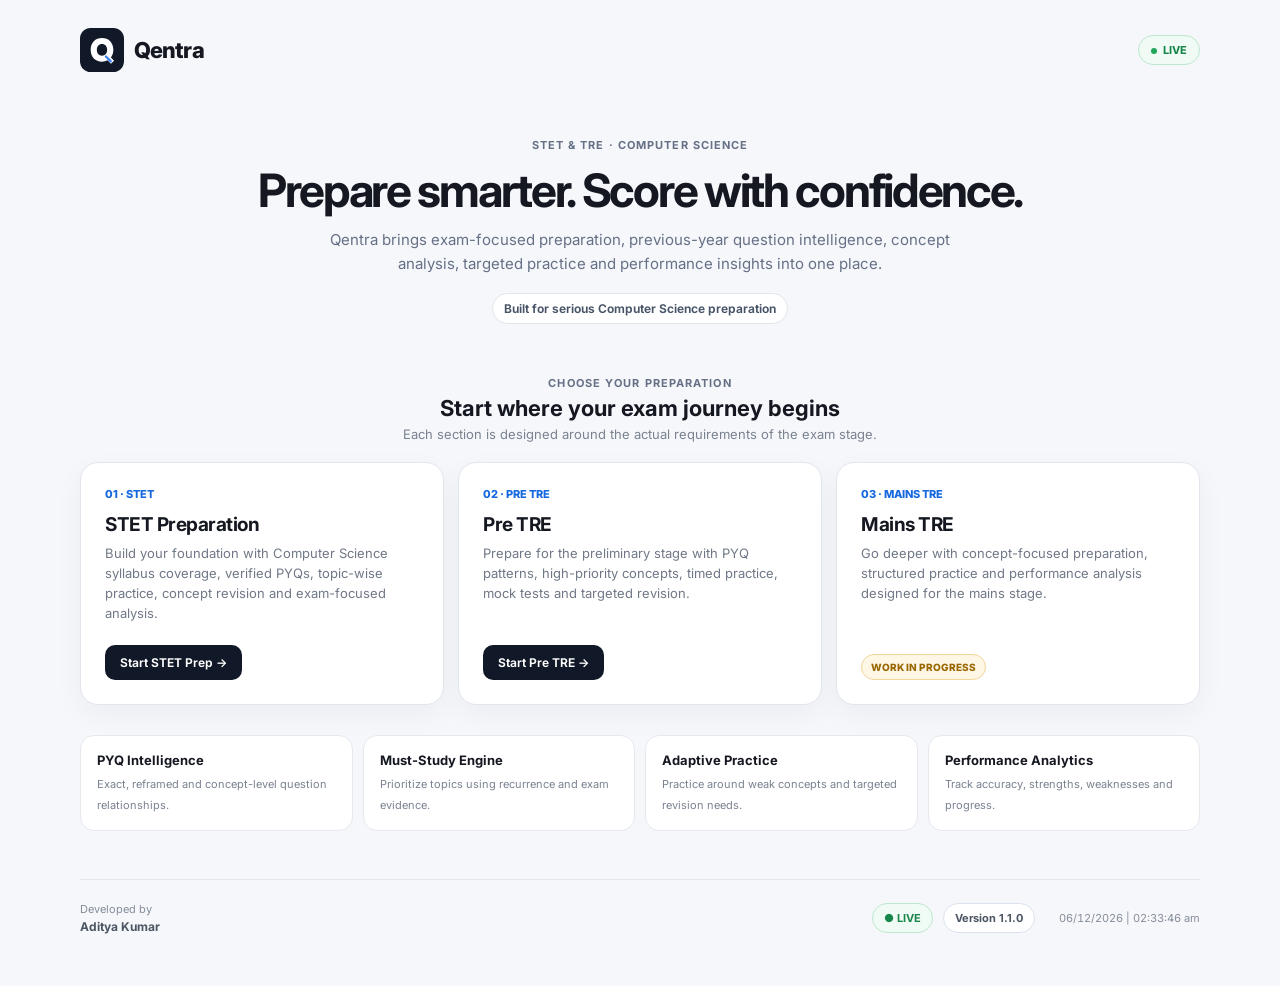
==== commit 3a3cb27e: "feat(home): enable Pre TRE and mark Mains TRE work in progress" ====
--- a/index.html
+++ b/index.html
@@ -1 +1 @@
-<!doctype html><html lang="en"><head><meta charset="UTF-8"><meta name="viewport" content="width=device-width,initial-scale=1.0"><title>Qentra — Exam Intelligence</title><link rel="preconnect" href="https://fonts.googleapis.com"><link rel="preconnect" href="https://fonts.gstatic.com" crossorigin><link href="https://fonts.googleapis.com/css2?family=Inter:wght@400;500;600;700;800&display=swap" rel="stylesheet"><style>*{box-sizing:border-box}body{margin:0;background:#f6f7fb;color:#151821;font-family:Inter,sans-serif;font-size:16px}.wrap{width:min(1120px,calc(100% - 40px));margin:auto;padding:28px 0 42px}.nav{display:flex;align-items:center;justify-content:space-between;margin-bottom:66px}.brand{font-size:22px;font-weight:800;letter-spacing:-.04em;display:flex;align-items:center;gap:10px}.logo{width:44px;height:44px}.status{font-size:11px;font-weight:750;color:#18864b;background:#effbf4;border:1px solid #bde8cf;border-radius:999px;padding:7px 12px}.status:before{content:'';display:inline-block;width:6px;height:6px;border-radius:50%;background:#22a65a;margin-right:6px}.hero{text-align:center;padding-bottom:52px}.eyebrow{font-size:11px;font-weight:700;letter-spacing:.1em;color:#667085}.hero h1{font-size:clamp(30px,4.5vw,46px);line-height:1.08;letter-spacing:-.05em;margin:14px 0 12px}.hero p{font-size:15px;line-height:1.6;color:#667085;max-width:620px;margin:auto}.hero .tag{display:inline-block;margin-top:17px;font-size:12px;font-weight:650;color:#475467;background:#fff;border:1px solid #e1e5ec;padding:7px 11px;border-radius:999px}.section-title{text-align:center;margin:0 0 20px}.section-title h2{font-size:22px;margin:5px 0}.section-title p{font-size:13px;color:#7a8290;margin:0}.cards{display:grid;grid-template-columns:repeat(3,1fr);gap:14px}.card{background:#fff;border:1px solid #e1e5ec;border-radius:18px;padding:24px;min-height:225px;box-shadow:0 10px 30px rgba(15,23,42,.045);display:flex;flex-direction:column;transition:.18s}.card:hover{transform:translateY(-2px);box-shadow:0 14px 36px rgba(15,23,42,.08)}.card .num{font-size:11px;font-weight:800;color:#1769e0}.card h2{font-size:19px;margin:12px 0 7px;letter-spacing:-.025em}.card p{font-size:13px;line-height:1.55;color:#707887;margin:0}.features{display:grid;grid-template-columns:repeat(4,1fr);gap:10px;margin-top:30px}.feature{background:#fff;border:1px solid #e5e8ed;border-radius:14px;padding:16px}.feature strong{display:block;font-size:13px;margin-bottom:4px}.feature span{font-size:11px;color:#7a8290;line-height:1.45}.cta{margin-top:auto;padding-top:22px}.btn{display:inline-block;border:0;border-radius:10px;padding:10px 15px;background:#111827;color:#fff;font:650 12px Inter,sans-serif;text-decoration:none;cursor:pointer}.footer{margin-top:48px;padding-top:22px;border-top:1px solid #e1e5ec;display:grid;grid-template-columns:1fr auto auto;align-items:center;gap:24px;color:#858d9a;font-size:11px}.developer strong{display:block;color:#4b5563;font-size:12px;margin-top:3px}.meta{display:flex;gap:10px;align-items:center}.meta-pill{border:1px solid #dbe3ef;background:#fff;border-radius:999px;padding:7px 11px;font-size:11px;font-weight:700;color:#4b5563}.live-pill{color:#18864b;border-color:#bde8cf;background:#effbf4}.time{font-variant-numeric:tabular-nums;white-space:nowrap}@media(max-width:850px){.cards{grid-template-columns:1fr}.features{grid-template-columns:repeat(2,1fr)}.footer{grid-template-columns:1fr;gap:12px;text-align:center}.meta{justify-content:center}}@media(max-width:520px){.wrap{width:min(100% - 28px,560px)}.nav{margin-bottom:44px}.brand{font-size:20px}.logo{width:40px;height:40px}.features{grid-template-columns:1fr}.hero h1{font-size:32px}.meta{flex-wrap:wrap}}@media(prefers-color-scheme:dark){body{background:#0e1117;color:#f3f5f7}.status,.live-pill{background:#13281d;border-color:#245e3d;color:#6fd49a}.card,.feature,.meta-pill{background:#151a22;border-color:#252d38;box-shadow:none}.hero p,.card p,.section-title p,.feature span,.footer{color:#a5afbd}.hero .tag{background:#151a22;border-color:#252d38;color:#c7ced8}.footer{border-color:#252d38}.developer strong,.meta-pill{color:#d0d6df}.btn{background:#f5f7fa;color:#10131a}}</style></head><body><main class="wrap"><nav class="nav"><div class="brand"><img class="logo" src="logo.svg" alt="Qentra logo">Qentra</div><div class="status">LIVE</div></nav><section class="hero"><div class="eyebrow">STET & TRE · COMPUTER SCIENCE</div><h1>Prepare smarter. Score with confidence.</h1><p>Qentra brings exam-focused preparation, previous-year question intelligence, concept analysis, targeted practice and performance insights into one place.</p><span class="tag">Built for serious Computer Science preparation</span></section><section><div class="section-title"><div class="eyebrow">CHOOSE YOUR PREPARATION</div><h2>Start where your exam journey begins</h2><p>Each section is designed around the actual requirements of the exam stage.</p></div><div class="cards"><article class="card"><div class="num">01 · STET</div><h2>STET Preparation</h2><p>Build your foundation with Computer Science syllabus coverage, verified PYQs, topic-wise practice, concept revision and exam-focused analysis.</p><div class="cta"><a class="btn" href="stet.html">Start STET Prep →</a></div></article><article class="card"><div class="num">02 · PRE TRE</div><h2>Pre TRE</h2><p>Prepare for the preliminary stage with PYQ patterns, high-priority concepts, timed practice, mock tests and targeted revision.</p><div class="cta"><a class="btn" href="#pre-tre">Start Pre TRE →</a></div></article><article class="card"><div class="num">03 · MAINS TRE</div><h2>Mains TRE</h2><p>Go deeper with concept-focused preparation, structured practice and performance analysis designed for the mains stage.</p><div class="cta"><a class="btn" href="#mains-tre">Start Mains TRE →</a></div></article></div></section><section class="features"><div class="feature"><strong>PYQ Intelligence</strong><span>Exact, reframed and concept-level question relationships.</span></div><div class="feature"><strong>Must-Study Engine</strong><span>Prioritize topics using recurrence and exam evidence.</span></div><div class="feature"><strong>Adaptive Practice</strong><span>Practice around weak concepts and targeted revision needs.</span></div><div class="feature"><strong>Performance Analytics</strong><span>Track accuracy, strengths, weaknesses and progress.</span></div></section><footer class="footer"><div class="developer">Developed by<strong>Aditya Kumar</strong></div><div class="meta"><span class="meta-pill live-pill">● LIVE</span><span class="meta-pill">Version 1.1.0</span></div><div class="time" id="currentTime">Loading time…</div></footer></main><script>function updateTime(){const n=new Date(),date=n.toLocaleDateString('en-IN',{day:'2-digit',month:'2-digit',year:'numeric'}),time=n.toLocaleTimeString('en-IN',{hour:'2-digit',minute:'2-digit',second:'2-digit',hour12:true});document.getElementById('currentTime').textContent=date+'  |  '+time}updateTime();setInterval(updateTime,1000);</script></body></html>+<!doctype html><html lang="en"><head><meta charset="UTF-8"><meta name="viewport" content="width=device-width,initial-scale=1.0"><title>Qentra — Exam Intelligence</title><link rel="preconnect" href="https://fonts.googleapis.com"><link rel="preconnect" href="https://fonts.gstatic.com" crossorigin><link href="https://fonts.googleapis.com/css2?family=Inter:wght@400;500;600;700;800&display=swap" rel="stylesheet"><style>*{box-sizing:border-box}body{margin:0;background:#f6f7fb;color:#151821;font-family:Inter,sans-serif;font-size:16px}.wrap{width:min(1120px,calc(100% - 40px));margin:auto;padding:28px 0 52px}.nav{display:flex;align-items:center;justify-content:space-between;margin-bottom:66px}.brand{font-size:22px;font-weight:800;letter-spacing:-.04em;display:flex;align-items:center;gap:10px}.logo{width:44px;height:44px}.status{font-size:11px;font-weight:750;color:#18864b;background:#effbf4;border:1px solid #bde8cf;border-radius:999px;padding:7px 12px}.status:before{content:'';display:inline-block;width:6px;height:6px;border-radius:50%;background:#22a65a;margin-right:6px}.hero{text-align:center;padding-bottom:52px}.eyebrow{font-size:11px;font-weight:700;letter-spacing:.1em;color:#667085}.hero h1{font-size:clamp(30px,4.5vw,46px);line-height:1.08;letter-spacing:-.05em;margin:14px 0 12px}.hero p{font-size:15px;line-height:1.6;color:#667085;max-width:620px;margin:auto}.hero .tag{display:inline-block;margin-top:17px;font-size:12px;font-weight:650;color:#475467;background:#fff;border:1px solid #e1e5ec;padding:7px 11px;border-radius:999px}.section-title{text-align:center;margin:0 0 20px}.section-title h2{font-size:22px;margin:5px 0}.section-title p{font-size:13px;color:#7a8290;margin:0}.cards{display:grid;grid-template-columns:repeat(3,1fr);gap:14px}.card{background:#fff;border:1px solid #e1e5ec;border-radius:18px;padding:24px;min-height:225px;box-shadow:0 10px 30px rgba(15,23,42,.045);display:flex;flex-direction:column;transition:.18s}.card:hover{transform:translateY(-2px);box-shadow:0 14px 36px rgba(15,23,42,.08)}.card .num{font-size:11px;font-weight:800;color:#1769e0}.card h2{font-size:19px;margin:12px 0 7px;letter-spacing:-.025em}.card p{font-size:13px;line-height:1.55;color:#707887;margin:0}.features{display:grid;grid-template-columns:repeat(4,1fr);gap:10px;margin-top:30px}.feature{background:#fff;border:1px solid #e5e8ed;border-radius:14px;padding:16px}.feature strong{display:block;font-size:13px;margin-bottom:4px}.feature span{font-size:11px;color:#7a8290;line-height:1.45}.cta{margin-top:auto;padding-top:22px}.btn{display:inline-block;border:0;border-radius:10px;padding:10px 15px;background:#111827;color:#fff;font:650 12px Inter,sans-serif;text-decoration:none;cursor:pointer}.wip{display:inline-flex;margin-top:20px;font-size:10px;font-weight:800;color:#9a6700;background:#fff7e6;border:1px solid #f2d69a;border-radius:999px;padding:6px 9px}.footer{margin-top:48px;padding-top:22px;border-top:1px solid #e1e5ec;display:grid;grid-template-columns:1fr auto auto;align-items:center;gap:24px;color:#858d9a;font-size:11px}.developer strong{display:block;color:#4b5563;font-size:12px;margin-top:3px}.meta{display:flex;gap:10px;align-items:center}.meta-pill{border:1px solid #dbe3ef;background:#fff;border-radius:999px;padding:7px 11px;font-size:11px;font-weight:700;color:#4b5563}.live-pill{color:#18864b;border-color:#bde8cf;background:#effbf4}.time{font-variant-numeric:tabular-nums;white-space:nowrap}@media(max-width:850px){.cards{grid-template-columns:1fr}.features{grid-template-columns:repeat(2,1fr)}.footer{grid-template-columns:1fr;gap:12px;text-align:center}.meta{justify-content:center}}@media(max-width:520px){.wrap{width:min(100% - 28px,560px)}.nav{margin-bottom:44px}.brand{font-size:20px}.logo{width:40px;height:40px}.features{grid-template-columns:1fr}.hero h1{font-size:32px}.meta{flex-wrap:wrap}}@media(prefers-color-scheme:dark){body{background:#0e1117;color:#f3f5f7}.status,.live-pill{background:#13281d;border-color:#245e3d;color:#6fd49a}.card,.feature,.meta-pill{background:#151a22;border-color:#252d38;box-shadow:none}.hero p,.card p,.section-title p,.feature span,.footer{color:#a5afbd}.hero .tag{background:#151a22;border-color:#252d38;color:#c7ced8}.footer{border-color:#252d38}.developer strong,.meta-pill{color:#d0d6df}.btn{background:#f5f7fa;color:#10131a}.wip{background:#2b2415;border-color:#5c4720;color:#e4bd65}}</style></head><body><main class="wrap"><nav class="nav"><div class="brand"><img class="logo" src="logo.svg" alt="Qentra logo">Qentra</div><div class="status">LIVE</div></nav><section class="hero"><div class="eyebrow">STET & TRE · COMPUTER SCIENCE</div><h1>Prepare smarter. Score with confidence.</h1><p>Qentra brings exam-focused preparation, previous-year question intelligence, concept analysis, targeted practice and performance insights into one place.</p><span class="tag">Built for serious Computer Science preparation</span></section><section><div class="section-title"><div class="eyebrow">CHOOSE YOUR PREPARATION</div><h2>Start where your exam journey begins</h2><p>Each section is designed around the actual requirements of the exam stage.</p></div><div class="cards"><article class="card"><div class="num">01 · STET</div><h2>STET Preparation</h2><p>Build your foundation with Computer Science syllabus coverage, verified PYQs, topic-wise practice, concept revision and exam-focused analysis.</p><div class="cta"><a class="btn" href="stet.html">Start STET Prep →</a></div></article><article class="card"><div class="num">02 · PRE TRE</div><h2>Pre TRE</h2><p>Prepare for the preliminary stage with PYQ patterns, high-priority concepts, timed practice, mock tests and targeted revision.</p><div class="cta"><a class="btn" href="pre-tre.html">Start Pre TRE →</a></div></article><article class="card"><div class="num">03 · MAINS TRE</div><h2>Mains TRE</h2><p>Go deeper with concept-focused preparation, structured practice and performance analysis designed for the mains stage.</p><div class="cta"><span class="wip">WORK IN PROGRESS</span></div></article></div></section><section class="features"><div class="feature"><strong>PYQ Intelligence</strong><span>Exact, reframed and concept-level question relationships.</span></div><div class="feature"><strong>Must-Study Engine</strong><span>Prioritize topics using recurrence and exam evidence.</span></div><div class="feature"><strong>Adaptive Practice</strong><span>Practice around weak concepts and targeted revision needs.</span></div><div class="feature"><strong>Performance Analytics</strong><span>Track accuracy, strengths, weaknesses and progress.</span></div></section><footer class="footer"><div class="developer">Developed by<strong>Aditya Kumar</strong></div><div class="meta"><span class="meta-pill live-pill">● LIVE</span><span class="meta-pill">Version 1.1.0</span></div><div class="time" id="currentTime">Loading time…</div></footer></main><script>function updateTime(){const n=new Date(),date=n.toLocaleDateString('en-IN',{day:'2-digit',month:'2-digit',year:'numeric'}),time=n.toLocaleTimeString('en-IN',{hour:'2-digit',minute:'2-digit',second:'2-digit',hour12:true});document.getElementById('currentTime').textContent=date+'  |  '+time}updateTime();setInterval(updateTime,1000);</script></body></html>
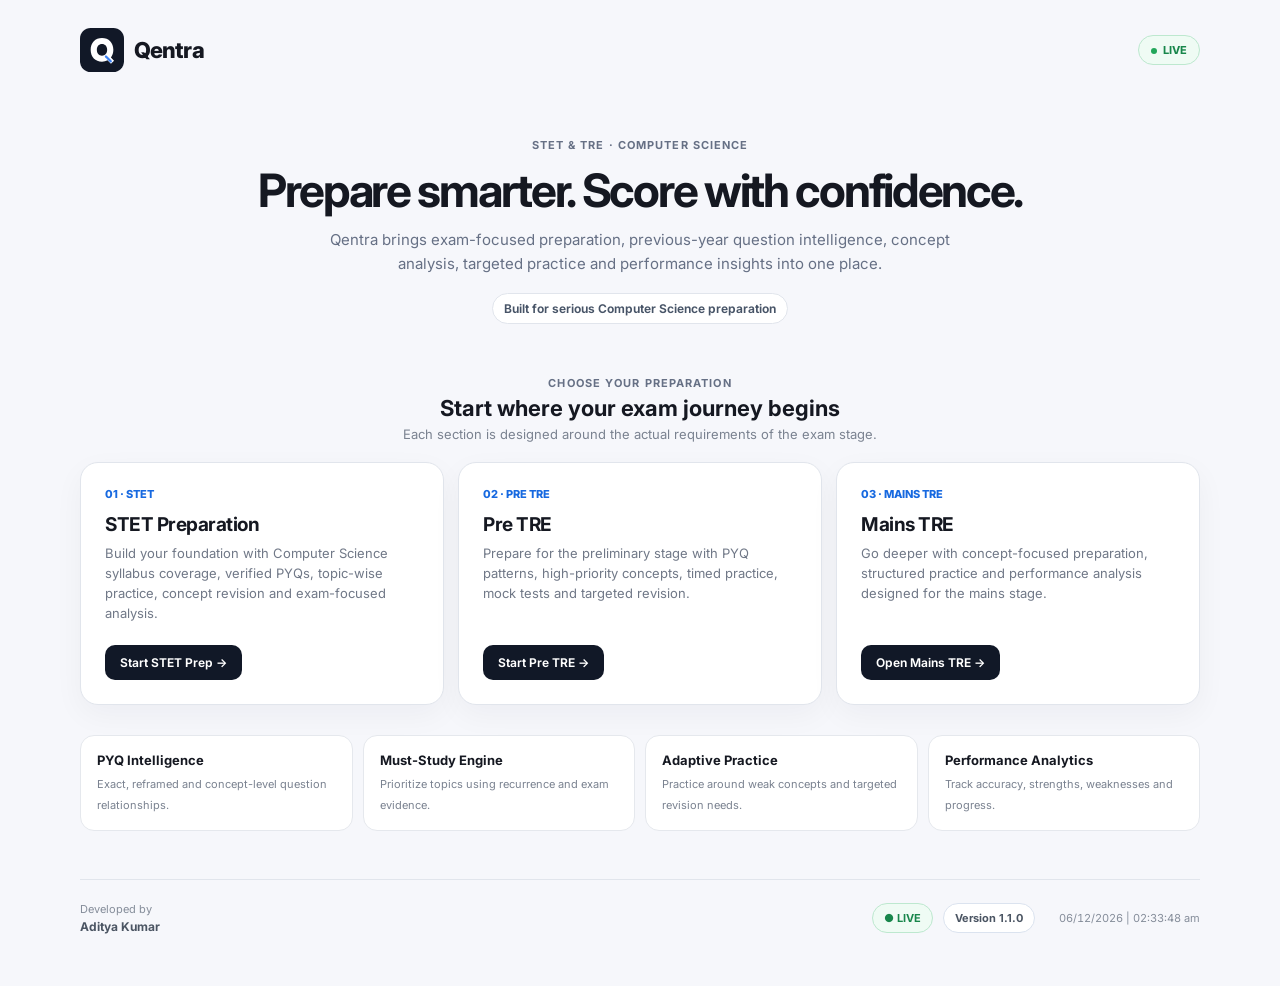
==== commit a66fdb6b: "feat(mains): enable Mains TRE entry point" ====
--- a/index.html
+++ b/index.html
@@ -1 +1 @@
-<!doctype html><html lang="en"><head><meta charset="UTF-8"><meta name="viewport" content="width=device-width,initial-scale=1.0"><title>Qentra — Exam Intelligence</title><link rel="preconnect" href="https://fonts.googleapis.com"><link rel="preconnect" href="https://fonts.gstatic.com" crossorigin><link href="https://fonts.googleapis.com/css2?family=Inter:wght@400;500;600;700;800&display=swap" rel="stylesheet"><style>*{box-sizing:border-box}body{margin:0;background:#f6f7fb;color:#151821;font-family:Inter,sans-serif;font-size:16px}.wrap{width:min(1120px,calc(100% - 40px));margin:auto;padding:28px 0 52px}.nav{display:flex;align-items:center;justify-content:space-between;margin-bottom:66px}.brand{font-size:22px;font-weight:800;letter-spacing:-.04em;display:flex;align-items:center;gap:10px}.logo{width:44px;height:44px}.status{font-size:11px;font-weight:750;color:#18864b;background:#effbf4;border:1px solid #bde8cf;border-radius:999px;padding:7px 12px}.status:before{content:'';display:inline-block;width:6px;height:6px;border-radius:50%;background:#22a65a;margin-right:6px}.hero{text-align:center;padding-bottom:52px}.eyebrow{font-size:11px;font-weight:700;letter-spacing:.1em;color:#667085}.hero h1{font-size:clamp(30px,4.5vw,46px);line-height:1.08;letter-spacing:-.05em;margin:14px 0 12px}.hero p{font-size:15px;line-height:1.6;color:#667085;max-width:620px;margin:auto}.hero .tag{display:inline-block;margin-top:17px;font-size:12px;font-weight:650;color:#475467;background:#fff;border:1px solid #e1e5ec;padding:7px 11px;border-radius:999px}.section-title{text-align:center;margin:0 0 20px}.section-title h2{font-size:22px;margin:5px 0}.section-title p{font-size:13px;color:#7a8290;margin:0}.cards{display:grid;grid-template-columns:repeat(3,1fr);gap:14px}.card{background:#fff;border:1px solid #e1e5ec;border-radius:18px;padding:24px;min-height:225px;box-shadow:0 10px 30px rgba(15,23,42,.045);display:flex;flex-direction:column;transition:.18s}.card:hover{transform:translateY(-2px);box-shadow:0 14px 36px rgba(15,23,42,.08)}.card .num{font-size:11px;font-weight:800;color:#1769e0}.card h2{font-size:19px;margin:12px 0 7px;letter-spacing:-.025em}.card p{font-size:13px;line-height:1.55;color:#707887;margin:0}.features{display:grid;grid-template-columns:repeat(4,1fr);gap:10px;margin-top:30px}.feature{background:#fff;border:1px solid #e5e8ed;border-radius:14px;padding:16px}.feature strong{display:block;font-size:13px;margin-bottom:4px}.feature span{font-size:11px;color:#7a8290;line-height:1.45}.cta{margin-top:auto;padding-top:22px}.btn{display:inline-block;border:0;border-radius:10px;padding:10px 15px;background:#111827;color:#fff;font:650 12px Inter,sans-serif;text-decoration:none;cursor:pointer}.wip{display:inline-flex;margin-top:20px;font-size:10px;font-weight:800;color:#9a6700;background:#fff7e6;border:1px solid #f2d69a;border-radius:999px;padding:6px 9px}.footer{margin-top:48px;padding-top:22px;border-top:1px solid #e1e5ec;display:grid;grid-template-columns:1fr auto auto;align-items:center;gap:24px;color:#858d9a;font-size:11px}.developer strong{display:block;color:#4b5563;font-size:12px;margin-top:3px}.meta{display:flex;gap:10px;align-items:center}.meta-pill{border:1px solid #dbe3ef;background:#fff;border-radius:999px;padding:7px 11px;font-size:11px;font-weight:700;color:#4b5563}.live-pill{color:#18864b;border-color:#bde8cf;background:#effbf4}.time{font-variant-numeric:tabular-nums;white-space:nowrap}@media(max-width:850px){.cards{grid-template-columns:1fr}.features{grid-template-columns:repeat(2,1fr)}.footer{grid-template-columns:1fr;gap:12px;text-align:center}.meta{justify-content:center}}@media(max-width:520px){.wrap{width:min(100% - 28px,560px)}.nav{margin-bottom:44px}.brand{font-size:20px}.logo{width:40px;height:40px}.features{grid-template-columns:1fr}.hero h1{font-size:32px}.meta{flex-wrap:wrap}}@media(prefers-color-scheme:dark){body{background:#0e1117;color:#f3f5f7}.status,.live-pill{background:#13281d;border-color:#245e3d;color:#6fd49a}.card,.feature,.meta-pill{background:#151a22;border-color:#252d38;box-shadow:none}.hero p,.card p,.section-title p,.feature span,.footer{color:#a5afbd}.hero .tag{background:#151a22;border-color:#252d38;color:#c7ced8}.footer{border-color:#252d38}.developer strong,.meta-pill{color:#d0d6df}.btn{background:#f5f7fa;color:#10131a}.wip{background:#2b2415;border-color:#5c4720;color:#e4bd65}}</style></head><body><main class="wrap"><nav class="nav"><div class="brand"><img class="logo" src="logo.svg" alt="Qentra logo">Qentra</div><div class="status">LIVE</div></nav><section class="hero"><div class="eyebrow">STET & TRE · COMPUTER SCIENCE</div><h1>Prepare smarter. Score with confidence.</h1><p>Qentra brings exam-focused preparation, previous-year question intelligence, concept analysis, targeted practice and performance insights into one place.</p><span class="tag">Built for serious Computer Science preparation</span></section><section><div class="section-title"><div class="eyebrow">CHOOSE YOUR PREPARATION</div><h2>Start where your exam journey begins</h2><p>Each section is designed around the actual requirements of the exam stage.</p></div><div class="cards"><article class="card"><div class="num">01 · STET</div><h2>STET Preparation</h2><p>Build your foundation with Computer Science syllabus coverage, verified PYQs, topic-wise practice, concept revision and exam-focused analysis.</p><div class="cta"><a class="btn" href="stet.html">Start STET Prep →</a></div></article><article class="card"><div class="num">02 · PRE TRE</div><h2>Pre TRE</h2><p>Prepare for the preliminary stage with PYQ patterns, high-priority concepts, timed practice, mock tests and targeted revision.</p><div class="cta"><a class="btn" href="pre-tre.html">Start Pre TRE →</a></div></article><article class="card"><div class="num">03 · MAINS TRE</div><h2>Mains TRE</h2><p>Go deeper with concept-focused preparation, structured practice and performance analysis designed for the mains stage.</p><div class="cta"><span class="wip">WORK IN PROGRESS</span></div></article></div></section><section class="features"><div class="feature"><strong>PYQ Intelligence</strong><span>Exact, reframed and concept-level question relationships.</span></div><div class="feature"><strong>Must-Study Engine</strong><span>Prioritize topics using recurrence and exam evidence.</span></div><div class="feature"><strong>Adaptive Practice</strong><span>Practice around weak concepts and targeted revision needs.</span></div><div class="feature"><strong>Performance Analytics</strong><span>Track accuracy, strengths, weaknesses and progress.</span></div></section><footer class="footer"><div class="developer">Developed by<strong>Aditya Kumar</strong></div><div class="meta"><span class="meta-pill live-pill">● LIVE</span><span class="meta-pill">Version 1.1.0</span></div><div class="time" id="currentTime">Loading time…</div></footer></main><script>function updateTime(){const n=new Date(),date=n.toLocaleDateString('en-IN',{day:'2-digit',month:'2-digit',year:'numeric'}),time=n.toLocaleTimeString('en-IN',{hour:'2-digit',minute:'2-digit',second:'2-digit',hour12:true});document.getElementById('currentTime').textContent=date+'  |  '+time}updateTime();setInterval(updateTime,1000);</script></body></html>+<!doctype html><html lang="en"><head><meta charset="UTF-8"><meta name="viewport" content="width=device-width,initial-scale=1.0"><title>Qentra — Exam Intelligence</title><link rel="preconnect" href="https://fonts.googleapis.com"><link rel="preconnect" href="https://fonts.gstatic.com" crossorigin><link href="https://fonts.googleapis.com/css2?family=Inter:wght@400;500;600;700;800&display=swap" rel="stylesheet"><style>*{box-sizing:border-box}body{margin:0;background:#f6f7fb;color:#151821;font-family:Inter,sans-serif;font-size:16px}.wrap{width:min(1120px,calc(100% - 40px));margin:auto;padding:28px 0 52px}.nav{display:flex;align-items:center;justify-content:space-between;margin-bottom:66px}.brand{font-size:22px;font-weight:800;letter-spacing:-.04em;display:flex;align-items:center;gap:10px}.logo{width:44px;height:44px}.status{font-size:11px;font-weight:750;color:#18864b;background:#effbf4;border:1px solid #bde8cf;border-radius:999px;padding:7px 12px}.status:before{content:'';display:inline-block;width:6px;height:6px;border-radius:50%;background:#22a65a;margin-right:6px}.hero{text-align:center;padding-bottom:52px}.eyebrow{font-size:11px;font-weight:700;letter-spacing:.1em;color:#667085}.hero h1{font-size:clamp(30px,4.5vw,46px);line-height:1.08;letter-spacing:-.05em;margin:14px 0 12px}.hero p{font-size:15px;line-height:1.6;color:#667085;max-width:620px;margin:auto}.hero .tag{display:inline-block;margin-top:17px;font-size:12px;font-weight:650;color:#475467;background:#fff;border:1px solid #e1e5ec;padding:7px 11px;border-radius:999px}.section-title{text-align:center;margin:0 0 20px}.section-title h2{font-size:22px;margin:5px 0}.section-title p{font-size:13px;color:#7a8290;margin:0}.cards{display:grid;grid-template-columns:repeat(3,1fr);gap:14px}.card{background:#fff;border:1px solid #e1e5ec;border-radius:18px;padding:24px;min-height:225px;box-shadow:0 10px 30px rgba(15,23,42,.045);display:flex;flex-direction:column;transition:.18s}.card:hover{transform:translateY(-2px);box-shadow:0 14px 36px rgba(15,23,42,.08)}.card .num{font-size:11px;font-weight:800;color:#1769e0}.card h2{font-size:19px;margin:12px 0 7px;letter-spacing:-.025em}.card p{font-size:13px;line-height:1.55;color:#707887;margin:0}.features{display:grid;grid-template-columns:repeat(4,1fr);gap:10px;margin-top:30px}.feature{background:#fff;border:1px solid #e5e8ed;border-radius:14px;padding:16px}.feature strong{display:block;font-size:13px;margin-bottom:4px}.feature span{font-size:11px;color:#7a8290;line-height:1.45}.cta{margin-top:auto;padding-top:22px}.btn{display:inline-block;border:0;border-radius:10px;padding:10px 15px;background:#111827;color:#fff;font:650 12px Inter,sans-serif;text-decoration:none;cursor:pointer}.footer{margin-top:48px;padding-top:22px;border-top:1px solid #e1e5ec;display:grid;grid-template-columns:1fr auto auto;align-items:center;gap:24px;color:#858d9a;font-size:11px}.developer strong{display:block;color:#4b5563;font-size:12px;margin-top:3px}.meta{display:flex;gap:10px;align-items:center}.meta-pill{border:1px solid #dbe3ef;background:#fff;border-radius:999px;padding:7px 11px;font-size:11px;font-weight:700;color:#4b5563}.live-pill{color:#18864b;border-color:#bde8cf;background:#effbf4}.time{font-variant-numeric:tabular-nums;white-space:nowrap}@media(max-width:850px){.cards{grid-template-columns:1fr}.features{grid-template-columns:repeat(2,1fr)}.footer{grid-template-columns:1fr;gap:12px;text-align:center}.meta{justify-content:center}}@media(max-width:520px){.wrap{width:min(100% - 28px,560px)}.nav{margin-bottom:44px}.brand{font-size:20px}.logo{width:40px;height:40px}.features{grid-template-columns:1fr}.hero h1{font-size:32px}.meta{flex-wrap:wrap}}@media(prefers-color-scheme:dark){body{background:#0e1117;color:#f3f5f7}.status,.live-pill{background:#13281d;border-color:#245e3d;color:#6fd49a}.card,.feature,.meta-pill{background:#151a22;border-color:#252d38;box-shadow:none}.hero p,.card p,.section-title p,.feature span,.footer{color:#a5afbd}.hero .tag{background:#151a22;border-color:#252d38;color:#c7ced8}.footer{border-color:#252d38}.developer strong,.meta-pill{color:#d0d6df}.btn{background:#f5f7fa;color:#10131a}}</style></head><body><main class="wrap"><nav class="nav"><div class="brand"><img class="logo" src="logo.svg" alt="Qentra logo">Qentra</div><div class="status">LIVE</div></nav><section class="hero"><div class="eyebrow">STET & TRE · COMPUTER SCIENCE</div><h1>Prepare smarter. Score with confidence.</h1><p>Qentra brings exam-focused preparation, previous-year question intelligence, concept analysis, targeted practice and performance insights into one place.</p><span class="tag">Built for serious Computer Science preparation</span></section><section><div class="section-title"><div class="eyebrow">CHOOSE YOUR PREPARATION</div><h2>Start where your exam journey begins</h2><p>Each section is designed around the actual requirements of the exam stage.</p></div><div class="cards"><article class="card"><div class="num">01 · STET</div><h2>STET Preparation</h2><p>Build your foundation with Computer Science syllabus coverage, verified PYQs, topic-wise practice, concept revision and exam-focused analysis.</p><div class="cta"><a class="btn" href="stet.html">Start STET Prep →</a></div></article><article class="card"><div class="num">02 · PRE TRE</div><h2>Pre TRE</h2><p>Prepare for the preliminary stage with PYQ patterns, high-priority concepts, timed practice, mock tests and targeted revision.</p><div class="cta"><a class="btn" href="pre-tre.html">Start Pre TRE →</a></div></article><article class="card"><div class="num">03 · MAINS TRE</div><h2>Mains TRE</h2><p>Go deeper with concept-focused preparation, structured practice and performance analysis designed for the mains stage.</p><div class="cta"><a class="btn" href="mains-tre.html">Open Mains TRE →</a></div></article></div></section><section class="features"><div class="feature"><strong>PYQ Intelligence</strong><span>Exact, reframed and concept-level question relationships.</span></div><div class="feature"><strong>Must-Study Engine</strong><span>Prioritize topics using recurrence and exam evidence.</span></div><div class="feature"><strong>Adaptive Practice</strong><span>Practice around weak concepts and targeted revision needs.</span></div><div class="feature"><strong>Performance Analytics</strong><span>Track accuracy, strengths, weaknesses and progress.</span></div></section><footer class="footer"><div class="developer">Developed by<strong>Aditya Kumar</strong></div><div class="meta"><span class="meta-pill live-pill">● LIVE</span><span class="meta-pill">Version 1.1.0</span></div><div class="time" id="currentTime">Loading time…</div></footer></main><script>function updateTime(){const n=new Date(),date=n.toLocaleDateString('en-IN',{day:'2-digit',month:'2-digit',year:'numeric'}),time=n.toLocaleTimeString('en-IN',{hour:'2-digit',minute:'2-digit',second:'2-digit',hour12:true});document.getElementById('currentTime').textContent=date+'  |  '+time}updateTime();setInterval(updateTime,1000);</script></body></html>
